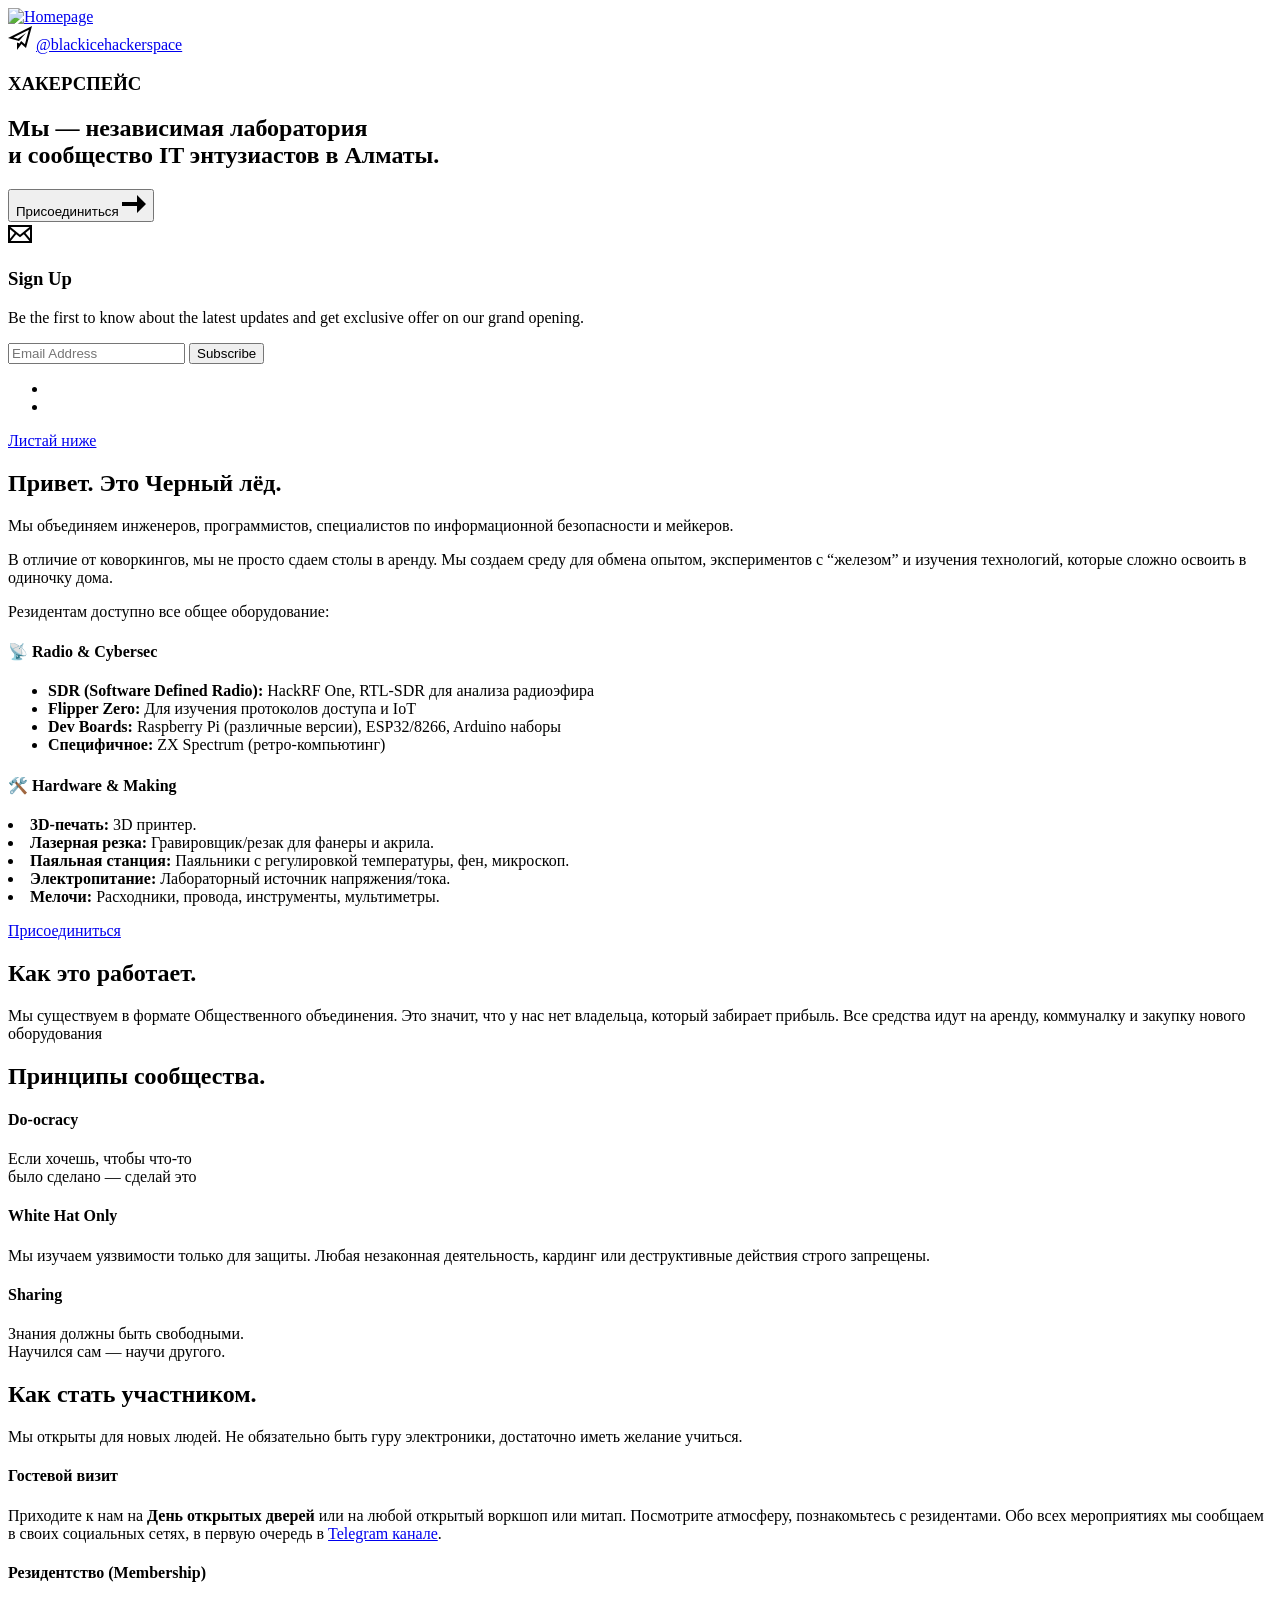
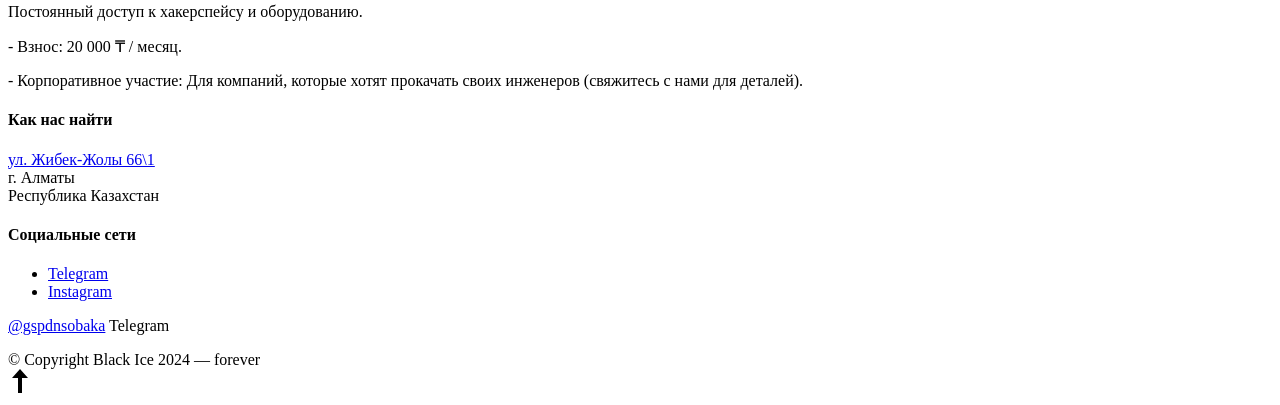
==== index.html @ 99d6573f "Небольшие исправления - открытие карты на компьютере - устранена ошибка в функции попапа (наверное п" ====
<!DOCTYPE html>
<html class="no-js" lang="en">
<head>
    <meta charset="utf-8">
    <title>Черный лед - Хакерспейс в Алматы</title>
    <meta name="description" content="">
    <meta name="author" content="">

    <meta name="viewport" content="width=device-width, initial-scale=1">

    <link rel="stylesheet" href="css/base.css">
    <link rel="stylesheet" href="css/vendor.css">
    <link rel="stylesheet" href="css/main.css">

    <script src="js/modernizr.js"></script>
    <script defer src="js/fontawesome/all.min.js"></script>

    <link rel="apple-touch-icon" sizes="180x180" href="apple-touch-icon.png">
    <link rel="icon" type="image/png" sizes="32x32" href="favicon-32x32.png">
    <link rel="icon" type="image/png" sizes="16x16" href="favicon-16x16.png">
    <link rel="manifest" href="site.webmanifest">

</head>

<body id="top">

    <div id="preloader">
        <div id="loader" class="dots-fade">
            <div></div>
            <div></div>
            <div></div>
        </div>
    </div>

    <header class="s-header">

        <div class="header-logo">
            <a class="site-logo" href="/">
                <img src="images/logo.svg" alt="Homepage">
            </a>
        </div>

        <div class="header-email">
            <svg xmlns="http://www.w3.org/2000/svg" width="24" height="24" viewBox="0 0 24 24"><path d="M0 12l11 3.1 7-8.1-8.156 5.672-4.312-1.202 15.362-7.68-3.974 14.57-3.75-3.339-2.17 2.925v-.769l-2-.56v7.383l4.473-6.031 4.527 4.031 6-22z"/></svg>
            <a href="https://t.me/blackicehackerspace" target="_blank">@blackicehackerspace</a>
        </div>

    </header>

    <section id="intro" class="s-intro s-intro--particles">

        <div id="particles-js" class="intro-particles"></div>

        <div class="grid-overlay">
            <div></div>
        </div> 

        <div class="row intro-content">

            <div class="column">

                <div class="intro-content__text">

                    <h3>
                    ХАКЕРСПЕЙС
                    </h3>
                    
                    <h1>
                    Мы — независимая лаборатория <br>
                    и сообщество IT энтузиастов в Алматы.  <br>
                    </h1>

                </div> <!-- end intro-content__text -->

                <div class="intro-content__bottom">

                    <div class="intro-content__notify">
                        <button type="button" class="btn--stroke btn--small" onclick="window.open('https://t.me/blackicechat')">
                            Присоединиться
                            <svg xmlns="http://www.w3.org/2000/svg" width="24" height="24" viewBox="0 0 24 24"><path d="M24 12l-9-9v7h-15v4h15v7z"/></svg>
                        </button>
                    </div> <!-- end intro-content__notify -->
    
                </div> <!-- end intro-content__bottom -->

            </div> <!-- end column -->

        </div> <!--  end intro-content -->

        <div class="modal">
            <div class="modal__inner">

                <span class="modal__close"></span>

                <svg xmlns="http://www.w3.org/2000/svg" width="24" height="24" viewBox="0 0 24 24"><path d="M0 3v18h24v-18h-24zm6.623 7.929l-4.623 5.712v-9.458l4.623 3.746zm-4.141-5.929h19.035l-9.517 7.713-9.518-7.713zm5.694 7.188l3.824 3.099 3.83-3.104 5.612 6.817h-18.779l5.513-6.812zm9.208-1.264l4.616-3.741v9.348l-4.616-5.607z"/></svg>

                <h3>Sign Up</h3>
                <p>
                Be the first to know about the latest updates and
                get exclusive offer on our grand opening.
                </p>

                <form id="mc-form" class="group mc-form" novalidate="true">
                    <input type="email" value="" name="EMAIL" class="email h-full-width h-text-center h-add-half-bottom" id="mc-email" placeholder="Email Address" required="">
                    <input type="submit" name="subscribe" value="Subscribe" class="btn--small h-full-width">
                    <label for="mc-email" class="subscribe-message"></label>
                </form>

            </div> <!-- end modal inner -->
        </div> <!-- end modal -->

        <ul class="intro-social">
            <!-- <li><a href="#0"><i class="fab fa-facebook" aria-hidden="true"></i></a></li> -->
            <li><a href="https://t.me/blackicechat"><i class="fab fa-telegram" aria-hidden="true"></i></a></li>
            <li><a href="https://instagram.com/blackice_hackerspace"><i class="fab fa-instagram" aria-hidden="true"></i></a></li>
            <!-- <li><a href="#0"><i class="fab fa-dribbble" aria-hidden="true"></i></a></li> -->
            <!-- <li><a href="#0"><i class="fab fa-behance" aria-hidden="true"></i></a></li> -->
        </ul> <!-- end intro social -->

        <div class="intro-scroll">
            <a href="#info" class="scroll-link smoothscroll">
                Листай ниже
            </a>
        </div> <!-- end intro scroll -->

    </section> <!-- end s-intro -->

    <!-- info
    ================================================== -->
    <section id="info" class="s-info">

        <div class="vert-line"></div>
        
        <div class="row info-content">
            <div class="column">
                
<!--                 <nav class="tab-nav">
                    <ul class="tab-nav__list"> 
                        <li class="active" data-id="tab-about">
                            <a href="#0">
                                <span>О нас</span>
                            </a>
                        </li>
                        <li data-id="tab-services">
                            <a href="#0">
                                <span>Как это работает</span>
                            </a>
                        </li>
                        <li data-id="tab-contact">
                            <a href="#0">
                                <span>Contact</span>
                            </a>
                        </li>
                    </ul>
                </nav> --> <!-- end tab-nav -->

                <div class="tab-content">

                    <!-- 01. tab about -->
                    <div id="tab-about">

                        <div class="row tab-content__item-header">
                            <div class="column">
                                <h1>Привет. Это Черный лёд.</h1>
                            </div>
                        </div>

                        <div class="row">
                            <div class="column">
                                <p class="lead">
                                Мы объединяем инженеров, программистов, специалистов по информационной безопасности и мейкеров.
                                </p>

                                <p>
                                В отличие от коворкингов, мы не просто сдаем столы в аренду. Мы создаем среду для обмена опытом, экспериментов с “железом” и изучения технологий, которые сложно освоить в одиночку дома.
                                </p>

                                <p>
                                Резидентам доступно все общее оборудование:
                                </p>

                                <div class="row">
                                    <div class="column large-6 tab-full">
                                        <h4>📡 Radio & Cybersec</h4>
                                        <ul>
                                        <li><b>SDR (Software Defined Radio):</b> HackRF One, RTL-SDR для анализа радиоэфира</li>
                                        <li><b>Flipper Zero:</b> Для изучения протоколов доступа и IoT</li>
                                        <li><b>Dev Boards:</b> Raspberry Pi (различные версии), ESP32/8266, Arduino наборы</li>
                                        <li><b>Специфичное:</b> ZX Spectrum (ретро-компьютинг)</li>
                                        </ul>
                                    </div>
                                    <div class="column large-6 tab-full">
                                        <h4>🛠️ Hardware & Making</h4>
                                        <p>
                                        <li><b>3D-печать:</b> 3D принтер.</li>
                                        <li><b>Лазерная резка:</b> Гравировщик/резак для фанеры и акрила.</li>
                                        <li><b>Паяльная станция:</b> Паяльники с регулировкой температуры, фен, микроскоп.</li>
                                        <li><b>Электропитание:</b> Лабораторный источник напряжения/тока.</li>
                                        <li><b>Мелочи:</b> Расходники, провода, инструменты, мультиметры.</li>
                                        </p>
                                        <a href="https://t.me/blackicechat" class="btn btn--stroke h-full-width">Присоединиться</a>
                                    </div>
                                </div>
                            </div>
                        </div>
                        
                    </div> <!-- end 01. tab about -->

                    <!-- 02. tab services -->
                    <div id="tab-services">

                        <div class="row tab-content__item-header">
                            <div class="column">
                                <h1>Как это работает.</h1>
                            </div>
                        </div>

                        <div class="row">
                            <div class="column">
                                <p class="lead">
                                Мы существуем в формате Общественного объединения. Это значит, что у нас нет владельца, который забирает прибыль. Все средства идут на аренду, коммуналку и закупку нового оборудования
                                </p>
                            </div>
                        </div>

                        <div class="row tab-content__item-header">
                            <div class="column">
                                <h1>Принципы сообщества.</h1>
                            </div>
                        </div>
                        <div class="row services-list block-large-1-2 block-medium-1-2 block-tab-full">

                            <div class="column services-list__item">
                                <div class="services-list__item-content">
                                    <h4 class="item-title">Do-ocracy</h4>
                                    <p>
                                    Если хочешь, чтобы что-то <br> было сделано — сделай это
                                    </p>
                                </div>
                            </div>
                
                            <div class="column services-list__item">
                                <div class="services-list__item-content">
                                    <h4 class="item-title">White Hat Only</h4>
                                    <p>
                                    Мы изучаем уязвимости только для защиты. Любая незаконная деятельность, кардинг или деструктивные действия строго запрещены.
                                    </p>
                                </div>
                            </div>
                
                            <div class="column services-list__item">
                                <div class="services-list__item-content">
                                    <h4 class="item-title">Sharing</h4>
                                    <p>
                                    Знания должны быть свободными. <br> Научился сам — научи другого.
                                    </p>
                                </div>
                            </div>                
                        </div> <!-- end services-list -->
                        
                    </div> <!-- end 02. tab services -->

                    <!-- 03. tab contact -->
                    <div id="tab-contact">

                        <div class="row tab-content__item-header">
                            <div class="column">
                                <h1>Как стать участником.</h1>
                            </div>
                        </div>

                        <div class="row">
                            <div class="column">
                                <p class="lead">
                                Мы открыты для новых людей. Не обязательно быть гуру электроники, достаточно иметь желание учиться.
                                </p>

                                <div class="row services-list block-large-1-2 block-medium-1-2 block-tab-full">

                                    <div class="column services-list__item">
                                        <div class="services-list__item-content">
                                            <h4 class="item-title">Гостевой визит</h4>
                                            <p>
                                            Приходите к нам на <b>День открытых дверей</b> или на любой открытый воркшоп или митап. Посмотрите атмосферу, познакомьтесь с резидентами. Обо всех мероприятиях мы сообщаем в своих социальных сетях, в первую очередь в <a href="https://t.me/blackicehackerspace">Telegram канале</a>.
                                            </p>
                                        </div>
                                    </div>
                        
                                    <div class="column services-list__item">
                                        <div class="services-list__item-content">
                                            <h4 class="item-title">Резидентство (Membership)</h4>
                                            <p>
                                            Постоянный доступ к хакерспейсу и оборудованию.
                                            </p>
                                            <p>- Взнос: 20 000 ₸ / месяц.</p>
                                            <p>- Корпоративное участие: Для компаний, которые хотят прокачать своих инженеров (свяжитесь с нами для деталей).</p>
                                        </div>
                                    </div>
                                </div> <!-- end services-list -->

                                <div class="row">
                                    <div class="column large-six tab-full">
                                        <h4>Как нас найти</h4>
                
                                        <p>
                                        <a id="hackerspace_location" href="geo:43.261875929569364,76.94980156192594;u=35">ул. Жибек-Жолы 66\1</a><br>
                                        г. Алматы<br>
                                        Республика Казахстан
                                        </p>
                
                                    </div>
                
                                    <div class="column large-six tab-full">
                                        <h4>Социальные сети</h4>
                
                                        <ul class="link-list">
                                            <li><a href="https://t.me/blackicehackerspace" target="_blank">Telegram</a></li>
                                            <li><a href="https://www.instagram.com/blackice_hackerspace" target="_blank">Instagram</a></li>
                                        </ul>
                
                                    </div>
                                </div>

                                <p class="tab-content__item-bottom">
                                    <a href="https://t.me/gspdnsobaka" class="contact-email" target="_blank">@gspdnsobaka</a>
                                    <span class="contact-number"> 
                                        Telegram
                                        <!-- <a href="tel:197-543-2345">+197 543 2345</a> -->
                                        <!-- <a href="tel:123-456-9000">+123 456 9000</a> -->
                                    </span>
                                </p>

                            </div>
                        </div>
                        
                    </div> <!-- end 03. tab contact -->

                </div> <!-- end tab content -->

                <footer>

                    <div class="ss-copyright">
                        <span>© Copyright Black Ice 2024 — forever</span>
                    </div>

                    <div class="ss-go-top">
                        <a class="smoothscroll" title="Back to Top" href="#top">
                            <svg xmlns="http://www.w3.org/2000/svg" width="24" height="24" viewBox="0 0 24 24"><path d="M12 0l8 9h-6v15h-4v-15h-6z"></path></svg>
                        </a>
                    </div>
                    
                </footer>

            </div> <!-- end column -->
        </div> <!-- end row -->

    </section> <!-- end s-info -->

    <!-- Java Script
    ================================================== -->
    <script src="js/jquery-3.2.1.min.js"></script>
    <script src="js/plugins.js"></script>
    <script src="js/particles.min.js"></script>
    <script src="js/particle-settings.js"></script>
    <script src="js/main.js"></script>


</body>
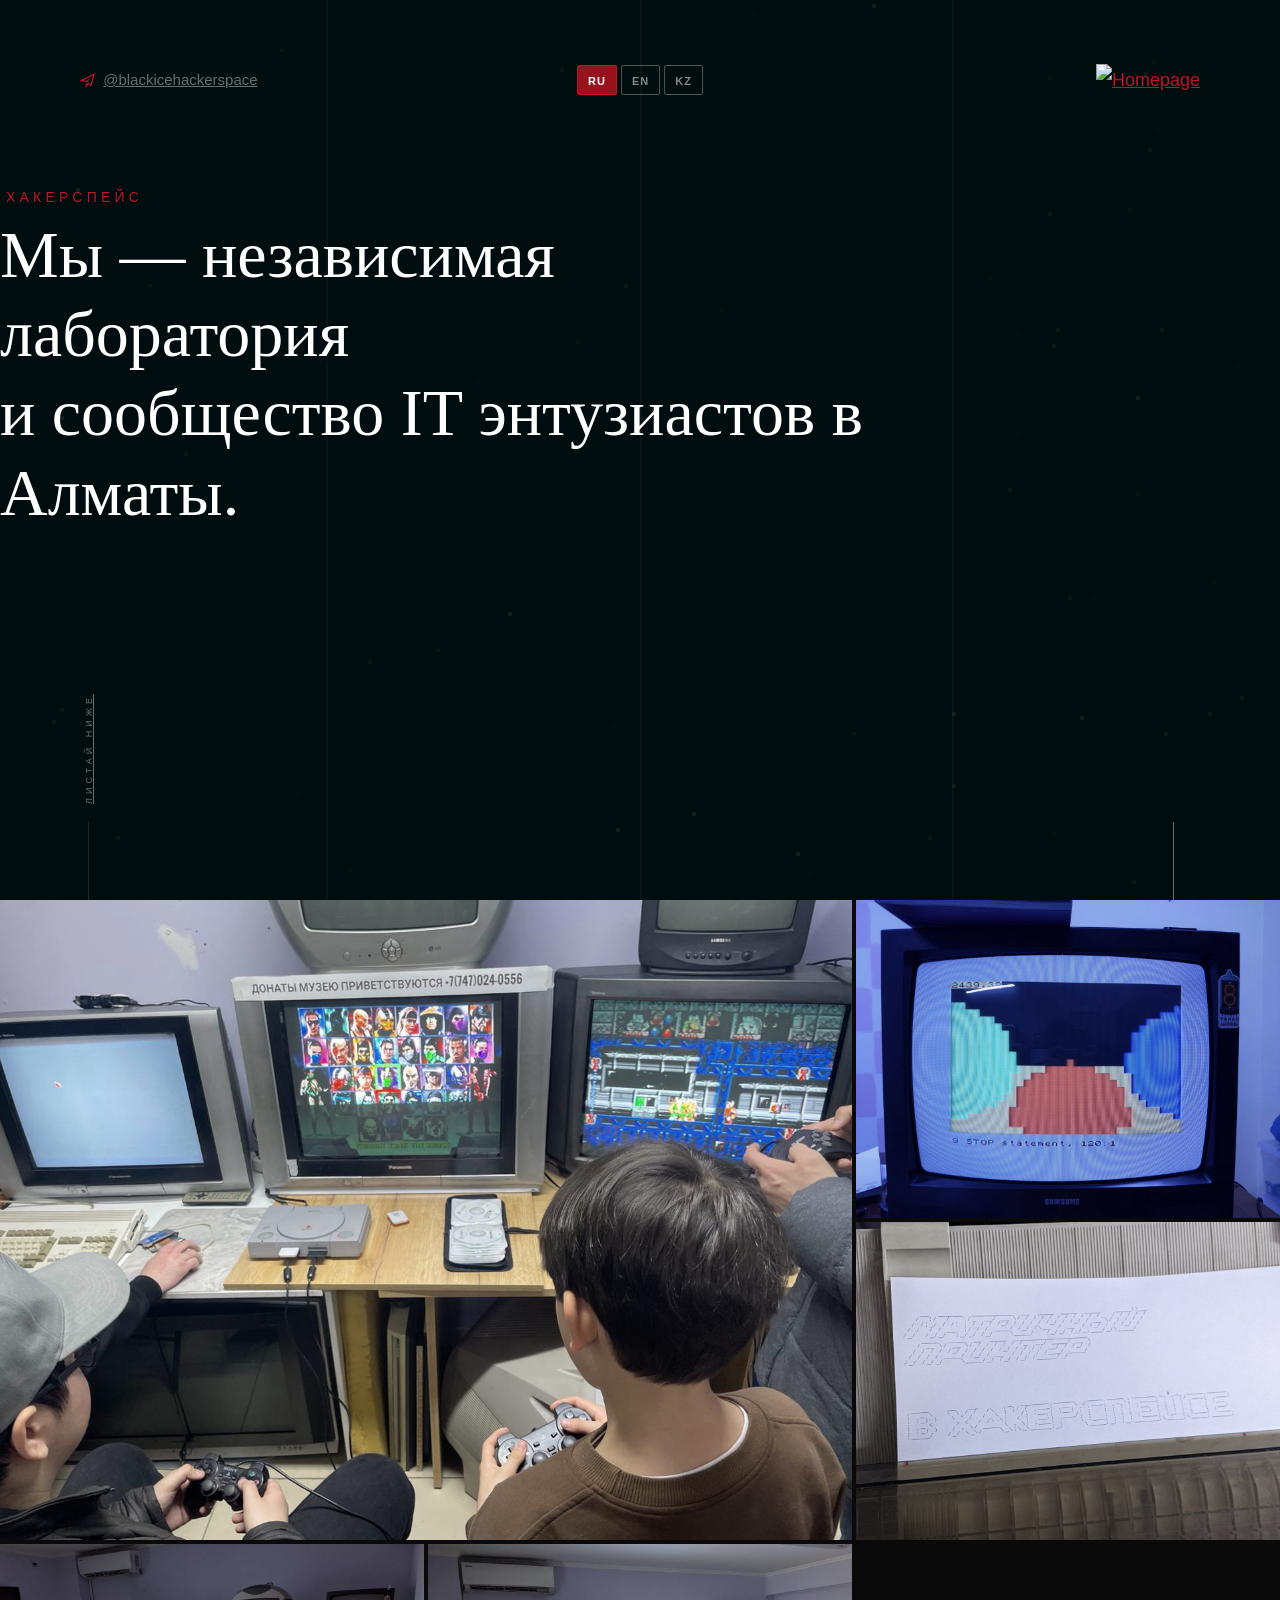
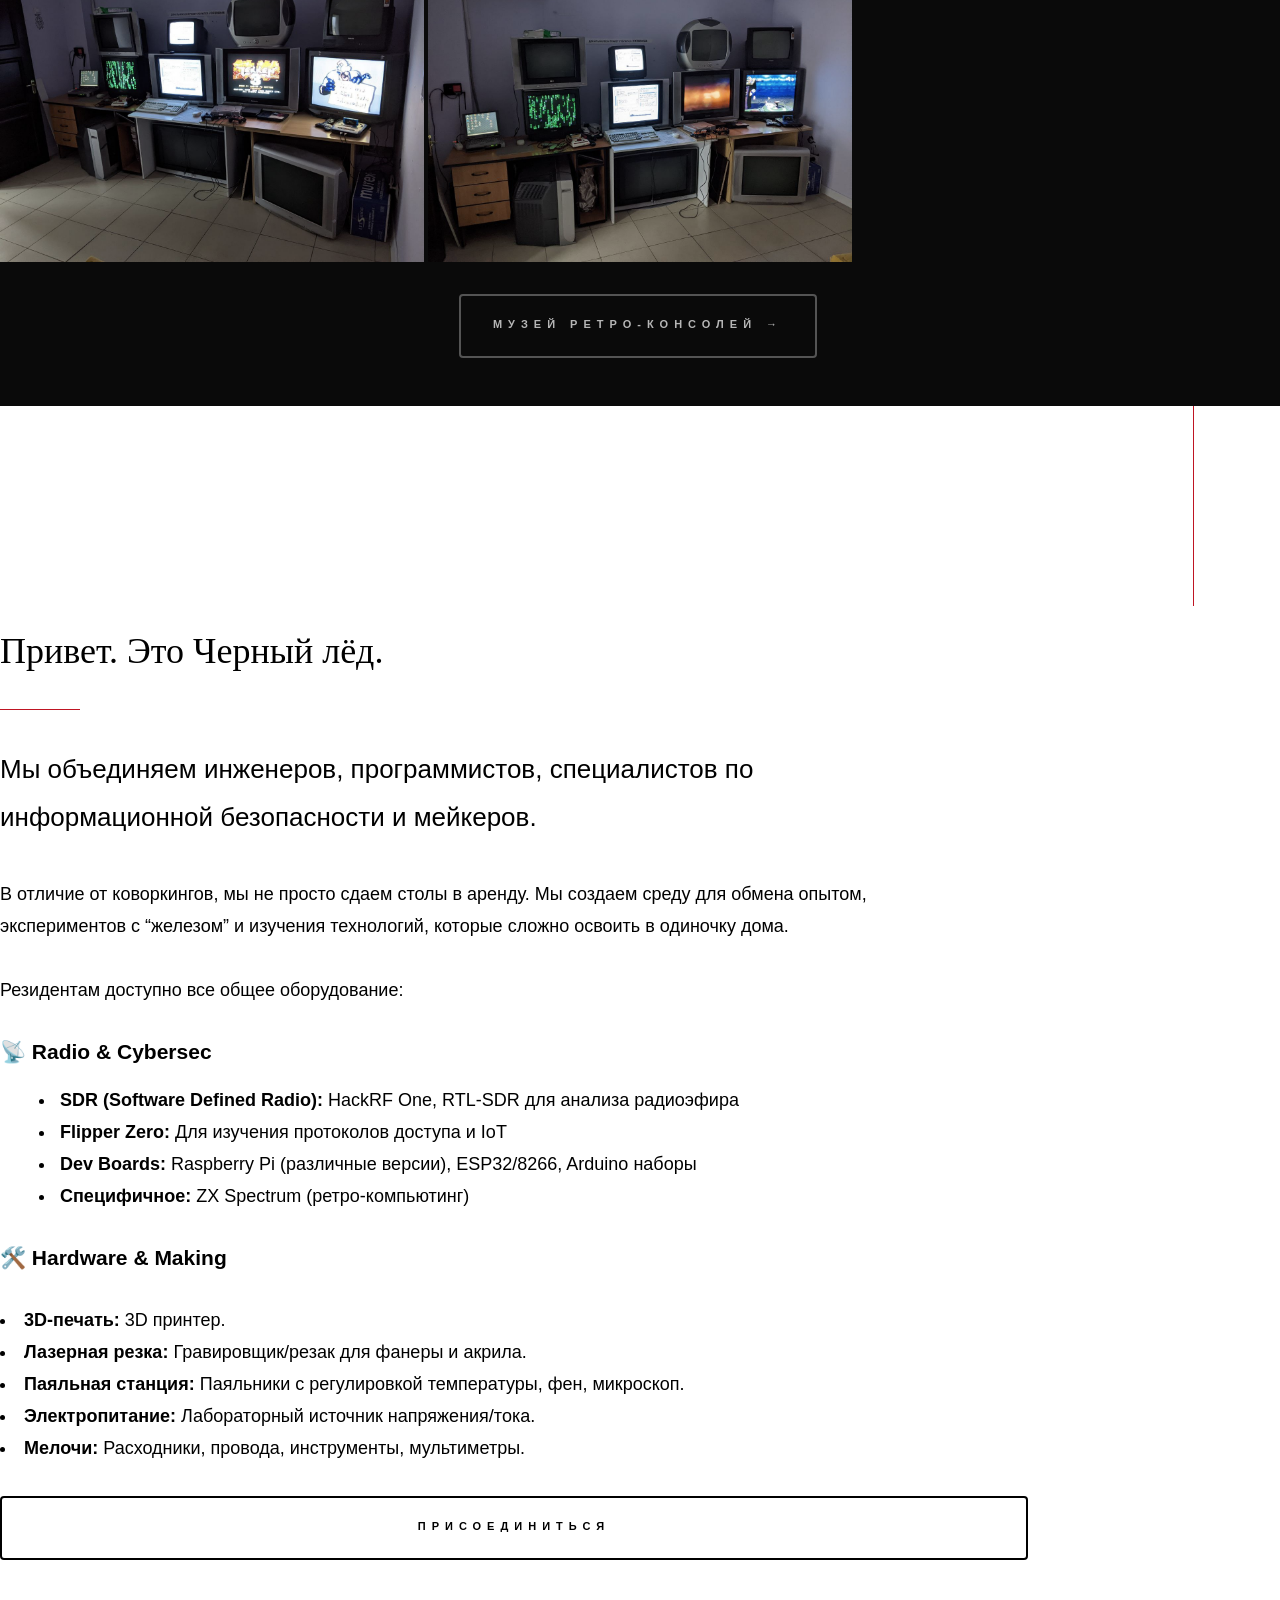
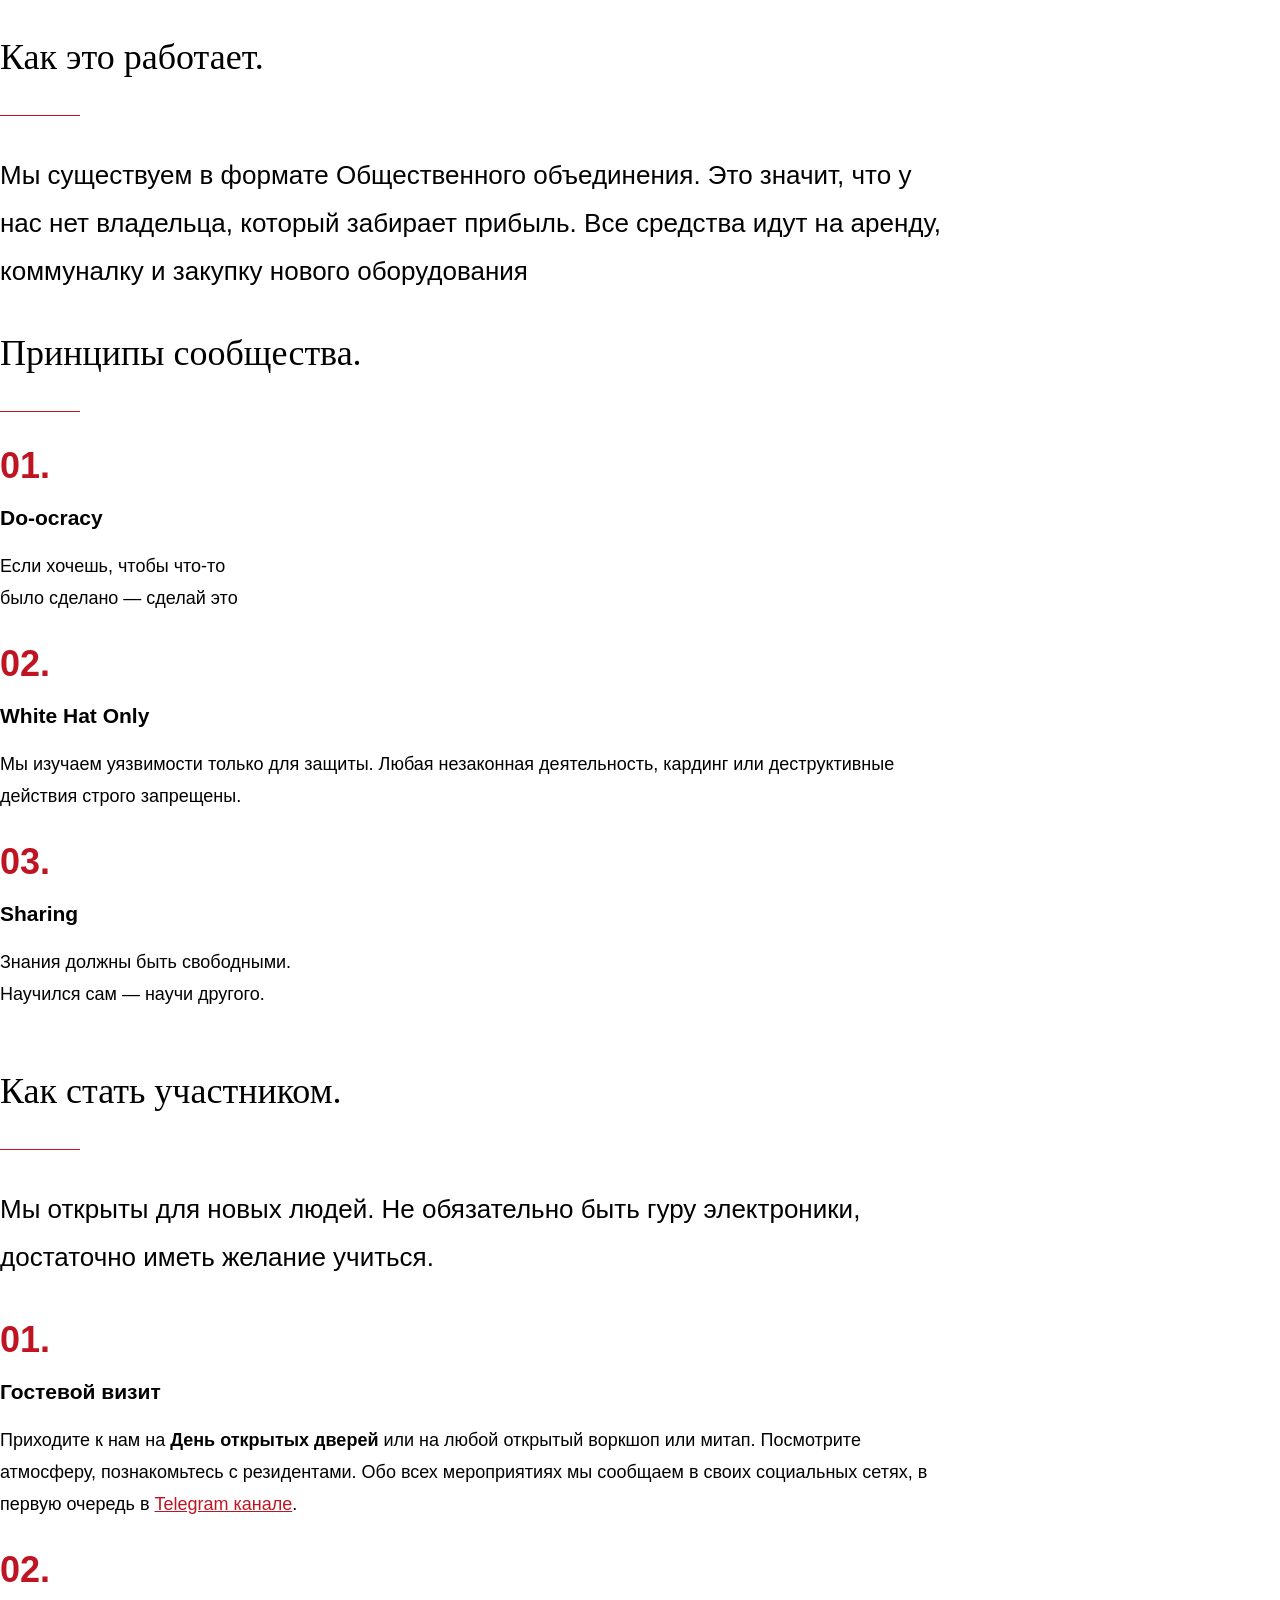
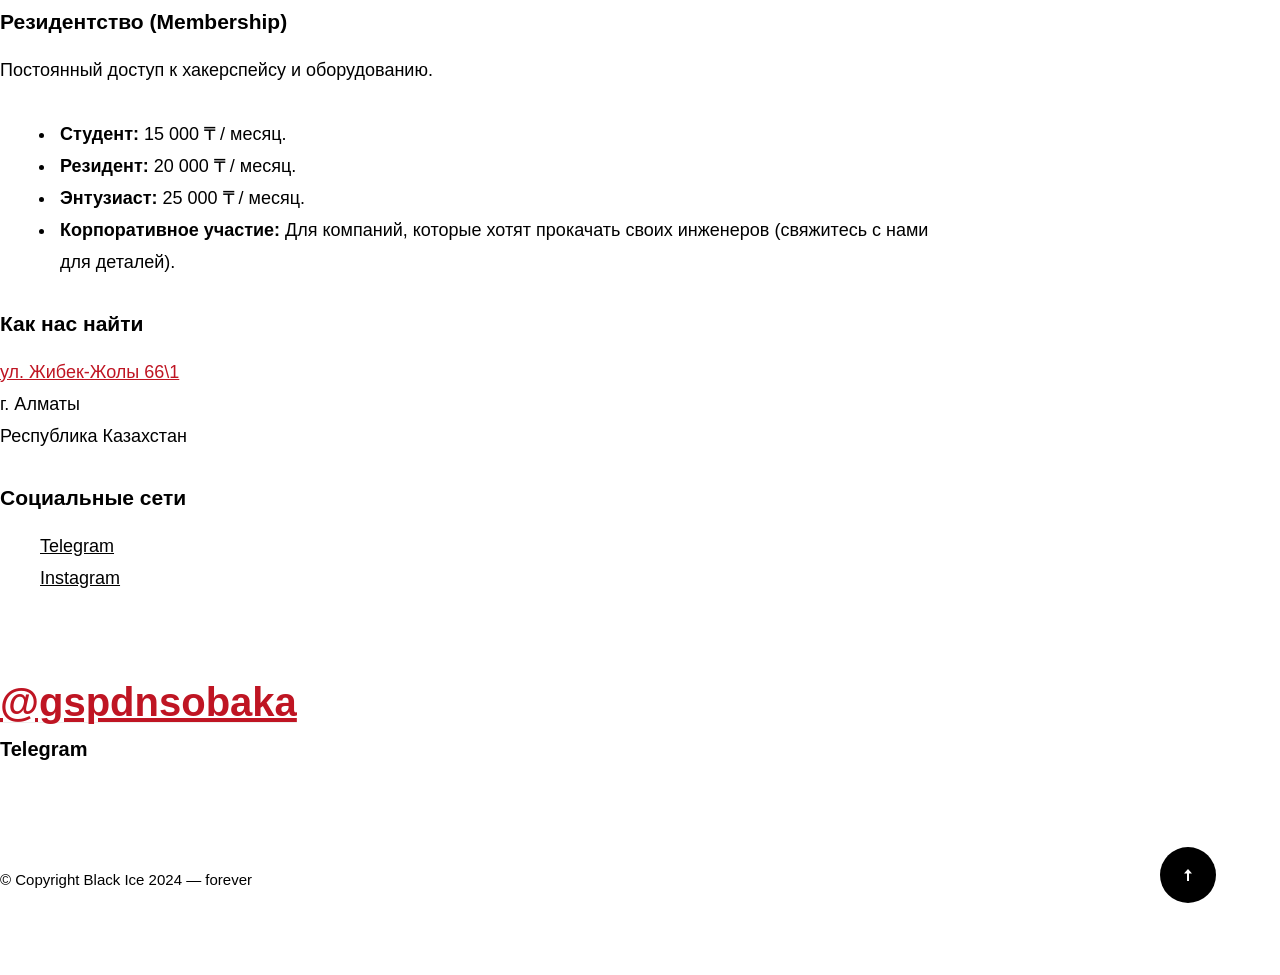
==== commit e7a1f0c9: "feat: add glitch effect, i18n system, gallery, museum page - Replace particles.js hero background wi" ====
--- a/index.html
+++ b/index.html
@@ -8,6 +8,9 @@
 
     <meta name="viewport" content="width=device-width, initial-scale=1">
 
+    <link rel="preconnect" href="https://fonts.googleapis.com">
+    <link rel="preconnect" href="https://fonts.gstatic.com" crossorigin>
+
     <link rel="stylesheet" href="css/base.css">
     <link rel="stylesheet" href="css/vendor.css">
     <link rel="stylesheet" href="css/main.css">
@@ -45,11 +48,17 @@
             <a href="https://t.me/blackicehackerspace" target="_blank">@blackicehackerspace</a>
         </div>
 
+        <div class="header-lang">
+            <button class="lang-btn active" data-lang="ru">RU</button>
+            <button class="lang-btn" data-lang="en">EN</button>
+            <button class="lang-btn" data-lang="kz">KZ</button>
+        </div>
+
     </header>
 
-    <section id="intro" class="s-intro s-intro--particles">
-
-        <div id="particles-js" class="intro-particles"></div>
+    <section id="intro" class="s-intro s-intro--glitch">
+
+        <canvas id="glitch-canvas" class="intro-glitch"></canvas>
 
         <div class="grid-overlay">
             <div></div>
@@ -61,13 +70,13 @@
 
                 <div class="intro-content__text">
 
-                    <h3>
+                    <h3 data-i18n="intro.tag">
                     ХАКЕРСПЕЙС
                     </h3>
                     
-                    <h1>
+                    <h1 data-i18n="intro.heading">
                     Мы — независимая лаборатория <br>
-                    и сообщество IT энтузиастов в Алматы.  <br>
+                    и сообщество IT энтузиастов в Алматы.
                     </h1>
 
                 </div> <!-- end intro-content__text -->
@@ -76,10 +85,10 @@
 
                     <div class="intro-content__notify">
                         <button type="button" class="btn--stroke btn--small" onclick="window.open('https://t.me/blackicechat')">
-                            Присоединиться
+                            <span data-i18n="intro.join">Присоединиться</span>
                             <svg xmlns="http://www.w3.org/2000/svg" width="24" height="24" viewBox="0 0 24 24"><path d="M24 12l-9-9v7h-15v4h15v7z"/></svg>
                         </button>
-                    </div> <!-- end intro-content__notify -->
+                    </div><!-- end intro-content__notify -->
     
                 </div> <!-- end intro-content__bottom -->
 
@@ -119,11 +128,36 @@
 
         <div class="intro-scroll">
             <a href="#info" class="scroll-link smoothscroll">
-                Листай ниже
+                <span data-i18n="intro.scroll">Листай ниже</span>
             </a>
-        </div> <!-- end intro scroll -->
+        </div><!-- end intro scroll -->
 
     </section> <!-- end s-intro -->
+
+    <!-- gallery
+    ================================================== -->
+    <section id="gallery" class="s-gallery">
+        <div class="gallery-grid">
+            <div class="gallery-item gallery-item--large">
+                <img src="images/museum/image.png" alt="Музей ретро-консолей">
+            </div>
+            <div class="gallery-item">
+                <img src="images/museum/image%20copy.png" alt="Ретро консоли">
+            </div>
+            <div class="gallery-item">
+                <img src="images/museum/image%20copy%202.png" alt="Коллекция консолей">
+            </div>
+            <div class="gallery-item">
+                <img src="images/museum/image%20copy%203.png" alt="Nintendo Famicom">
+            </div>
+            <div class="gallery-item">
+                <img src="images/museum/image%20copy%204.png" alt="Sega Genesis">
+            </div>
+        </div>
+        <div class="gallery-caption">
+            <a href="museum.html" class="btn btn--stroke" data-i18n="gallery.museum_link">Музей ретро-консолей →</a>
+        </div>
+    </section> <!-- end s-gallery -->
 
     <!-- info
     ================================================== -->
@@ -161,7 +195,7 @@
 
                         <div class="row tab-content__item-header">
                             <div class="column">
-                                <h1>Привет. Это Черный лёд.</h1>
+                                <h1 data-i18n="about.heading">Привет. Это Черный лёд.</h1>
                             </div>
                         </div>
 
@@ -211,7 +245,7 @@
 
                         <div class="row tab-content__item-header">
                             <div class="column">
-                                <h1>Как это работает.</h1>
+                                <h1 data-i18n="services.heading">Как это работает.</h1>
                             </div>
                         </div>
 
@@ -225,7 +259,7 @@
 
                         <div class="row tab-content__item-header">
                             <div class="column">
-                                <h1>Принципы сообщества.</h1>
+                                <h1 data-i18n="services.principles_heading">Принципы сообщества.</h1>
                             </div>
                         </div>
                         <div class="row services-list block-large-1-2 block-medium-1-2 block-tab-full">
@@ -265,7 +299,7 @@
 
                         <div class="row tab-content__item-header">
                             <div class="column">
-                                <h1>Как стать участником.</h1>
+                                <h1 data-i18n="contact.heading">Как стать участником.</h1>
                             </div>
                         </div>
 
@@ -279,7 +313,7 @@
 
                                     <div class="column services-list__item">
                                         <div class="services-list__item-content">
-                                            <h4 class="item-title">Гостевой визит</h4>
+                                            <h4 class="item-title" data-i18n="contact.guest_title">Гостевой визит</h4>
                                             <p>
                                             Приходите к нам на <b>День открытых дверей</b> или на любой открытый воркшоп или митап. Посмотрите атмосферу, познакомьтесь с резидентами. Обо всех мероприятиях мы сообщаем в своих социальных сетях, в первую очередь в <a href="https://t.me/blackicehackerspace">Telegram канале</a>.
                                             </p>
@@ -288,19 +322,23 @@
                         
                                     <div class="column services-list__item">
                                         <div class="services-list__item-content">
-                                            <h4 class="item-title">Резидентство (Membership)</h4>
+                                            <h4 class="item-title" data-i18n="contact.membership_title">Резидентство (Membership)</h4>
                                             <p>
                                             Постоянный доступ к хакерспейсу и оборудованию.
                                             </p>
-                                            <p>- Взнос: 20 000 ₸ / месяц.</p>
-                                            <p>- Корпоративное участие: Для компаний, которые хотят прокачать своих инженеров (свяжитесь с нами для деталей).</p>
+                                            <ul>
+                                                <li><b>Студент:</b> 15 000 ₸ / месяц.</li>
+                                                <li><b>Резидент:</b> 20 000 ₸ / месяц.</li>
+                                                <li><b>Энтузиаст:</b> 25 000 ₸ / месяц.</li>
+                                                <li><b>Корпоративное участие:</b> Для компаний, которые хотят прокачать своих инженеров (свяжитесь с нами для деталей).</li>
+                                            </ul>
                                         </div>
                                     </div>
                                 </div> <!-- end services-list -->
 
                                 <div class="row">
                                     <div class="column large-six tab-full">
-                                        <h4>Как нас найти</h4>
+                                        <h4 data-i18n="contact.find_us">Как нас найти</h4>
                 
                                         <p>
                                         <a id="hackerspace_location" href="geo:43.261875929569364,76.94980156192594;u=35">ул. Жибек-Жолы 66\1</a><br>
@@ -311,7 +349,7 @@
                                     </div>
                 
                                     <div class="column large-six tab-full">
-                                        <h4>Социальные сети</h4>
+                                        <h4 data-i18n="contact.social">Социальные сети</h4>
                 
                                         <ul class="link-list">
                                             <li><a href="https://t.me/blackicehackerspace" target="_blank">Telegram</a></li>
@@ -340,7 +378,7 @@
                 <footer>
 
                     <div class="ss-copyright">
-                        <span>© Copyright Black Ice 2024 — forever</span>
+                        <span data-i18n="footer.copyright">© Copyright Black Ice 2024 — forever</span>
                     </div>
 
                     <div class="ss-go-top">
@@ -360,9 +398,9 @@
     ================================================== -->
     <script src="js/jquery-3.2.1.min.js"></script>
     <script src="js/plugins.js"></script>
-    <script src="js/particles.min.js"></script>
-    <script src="js/particle-settings.js"></script>
+    <script src="js/glitch.js"></script>
     <script src="js/main.js"></script>
+    <script src="js/i18n.js"></script>
 
 
 </body>
--- a/css/main.css
+++ b/css/main.css
@@ -0,0 +1,3082 @@
+/* =================================================================== 
+ *  Imminent Main Stylesheet
+ *  Template Ver. 1.0.0
+ *  09-19-2019
+ *  ------------------------------------------------------------------
+ *
+ *  TOC:
+ *  # base style overrides
+ *    ## links 
+ *  # typography & general theme styles 
+ *    ## Lists
+ *    ## responsive video container
+ *    ## floated image
+ *    ## tables
+ *    ## Spacing
+ *  # preloader
+ *  # forms
+ *    ## Style Placeholder Text
+ *    ## Change Autocomplete styles in Chrome
+ *  # buttons
+ *  # additional components
+ *    ## additional typo styles
+ *    ## skillbars
+ *    ## alert box
+ *  # site header
+ *    ## header logo
+ *    ## header email 
+ *  # intro
+ *    ## intro slides
+ *    ## intro particles 
+ *    ## grid overlay
+ *    ## intro content
+ *    ## intro content text
+ *    ## intro content bottom
+ *    ## intro content counter
+ *    ## intro content notify
+ *    ## modal
+ *    ## intro social
+ *    ## intro scroll
+ *    ## animate intro content
+ *    ## intro animations
+ *  # info section
+ *    ## tabs
+ *    ## copyright
+ *    ## go top
+ *
+ * =================================================================== */
+
+
+
+/* ===================================================================
+ * # base style overrides 
+ *
+ * ------------------------------------------------------------------- */
+html {
+  font-size: 10px;
+}
+
+@media screen and (max-width:400px) {
+  html {
+    font-size: 9.444444444444444px;
+  }
+
+}
+
+html,
+body {
+  height: 100%;
+}
+
+body {
+  background: #ffffff;
+  font-family: "Gothic A1", sans-serif;
+  font-size: 1.8rem;
+  font-style: normal;
+  font-weight: normal;
+  line-height: 1.778;
+  color: #000000;
+  margin: 0;
+  padding: 0;
+  position: relative;
+}
+
+
+/* ------------------------------------------------------------------- 
+ * ## links 
+ * ------------------------------------------------------------------- */
+a {
+  color: #bf1523;
+  transition: all 0.3s cubic-bezier(0.23, 1, 0.32, 1);
+}
+
+a:hover,
+a:focus,
+a:active {
+  color: #33648a;
+}
+
+a:hover,
+a:active {
+  outline: 0;
+}
+
+
+
+/* ===================================================================
+ * # typography & general theme styles
+ * 
+ * ------------------------------------------------------------------- */
+h1, h2, h3, h4, h5, h6, .h1, .h2, .h3, .h4, .h5, .h6 {
+  font-family: "Gothic A1", sans-serif;
+  font-weight: 700;
+  font-style: normal;
+  color: #000000;
+  font-variant-ligatures: common-ligatures;
+  text-rendering: optimizeLegibility;
+}
+
+h1, .h1, h2, .h2, h3, .h3, h4, .h4 {
+  margin-top: 6rem;
+  margin-bottom: 1.6rem;
+}
+
+@media screen and (max-width:600px) {
+  h1, .h1, h2, .h2, h3, .h3, h4, .h4 {
+    margin-top: 5.6rem;
+  }
+
+}
+
+h5, .h5, h6, .h6 {
+  margin-top: 4.8rem;
+  margin-bottom: 1.2rem;
+}
+
+@media screen and (max-width:600px) {
+  h5, .h5, h6, .h6 {
+    margin-top: 4.4rem;
+    margin-bottom: 0.8rem;
+  }
+
+}
+
+h1, .h1 {
+  font-size: 3.6rem;
+  line-height: 1.222;
+}
+
+@media screen and (max-width:600px) {
+  h1, .h1 {
+    font-size: 3.3rem;
+  }
+
+}
+
+h2, .h2 {
+  font-size: 3.2rem;
+  line-height: 1.25;
+}
+
+h3, .h3 {
+  font-size: 2.4rem;
+  line-height: 1.167;
+}
+
+h4, .h4 {
+  font-size: 2.1rem;
+  line-height: 1.333;
+}
+
+h5, .h5 {
+  font-size: 1.8rem;
+  line-height: 1.333;
+}
+
+h6, .h6 {
+  font-size: 1.6rem;
+  line-height: 1.5;
+  text-transform: uppercase;
+  letter-spacing: .3rem;
+}
+
+p img {
+  margin: 0;
+}
+
+p.lead {
+  font-family: "Gothic A1", sans-serif;
+  font-weight: 400;
+  font-size: 2.6rem;
+  line-height: 1.846;
+  margin-bottom: 3.6rem;
+  color: #000000;
+}
+
+@media screen and (max-width:1200px) {
+  p.lead {
+    font-size: 2.4rem;
+  }
+
+}
+
+@media screen and (max-width:600px) {
+  p.lead {
+    font-size: 2.2rem;
+  }
+
+}
+
+em,
+i,
+strong,
+b {
+  font-size: inherit;
+  line-height: inherit;
+}
+
+em,
+i {
+  font-family: "Gothic A1", sans-serif;
+  font-style: italic;
+}
+
+strong,
+b {
+  font-family: "Gothic A1", sans-serif;
+  font-weight: 700;
+}
+
+small {
+  font-size: 1.2rem;
+  line-height: inherit;
+}
+
+blockquote {
+  margin: 4rem 0;
+  padding: 4rem 4rem;
+  border-left: 4px solid black;
+  position: relative;
+}
+
+@media screen and (max-width:600px) {
+  blockquote {
+    padding: 3.2rem 3.2rem;
+  }
+
+}
+
+@media screen and (max-width:400px) {
+  blockquote {
+    padding: 2.8rem 2.8rem;
+  }
+
+}
+
+blockquote p {
+  font-family: "Gothic A1", sans-serif;
+  font-weight: 400;
+  padding: 0;
+  font-size: 2.8rem;
+  line-height: 1.857;
+  color: #000000;
+}
+
+@media screen and (max-width:1200px) {
+  blockquote p {
+    font-size: 2.6rem;
+  }
+
+}
+
+@media screen and (max-width:600px) {
+  blockquote p {
+    font-size: 2.2rem;
+  }
+
+}
+
+blockquote cite {
+  display: block;
+  font-family: "Gothic A1", sans-serif;
+  font-size: 1.5rem;
+  font-style: normal;
+  line-height: 1.333;
+}
+
+blockquote cite:before {
+  content: "\2014 \0020";
+}
+
+blockquote cite,
+blockquote cite a,
+blockquote cite a:visited {
+  color: #646464;
+  border: none;
+}
+
+abbr {
+  font-family: "Gothic A1", sans-serif;
+  font-weight: 700;
+  font-variant: small-caps;
+  text-transform: lowercase;
+  letter-spacing: .05rem;
+  color: #646464;
+}
+
+var,
+kbd,
+samp,
+code,
+pre {
+  font-family: Consolas, "Andale Mono", Courier, "Courier New", monospace;
+}
+
+pre {
+  padding: 2.4rem 3.2rem 3.2rem;
+  background: #efefef;
+  overflow-x: auto;
+}
+
+code {
+  font-size: 1.4rem;
+  margin: 0 .2rem;
+  padding: .4rem .8rem;
+  white-space: nowrap;
+  background: #efefef;
+  border: 1px solid #d3d3d3;
+  color: #000000;
+  border-radius: 3px;
+}
+
+pre > code {
+  display: block;
+  white-space: pre;
+  line-height: 2;
+  padding: 0;
+  margin: 0;
+}
+
+pre.prettyprint > code {
+  border: none;
+}
+
+del {
+  text-decoration: line-through;
+}
+
+abbr[title],
+dfn[title] {
+  border-bottom: 1px dotted;
+  cursor: help;
+  text-decoration: none;
+}
+
+mark {
+  background: #fff099;
+  color: #000000;
+}
+
+hr {
+  border: solid #e0e0e0;
+  border-width: 1px 0 0;
+  clear: both;
+  margin: 8rem 0 9.6rem;
+  height: 0;
+}
+
+
+/* ------------------------------------------------------------------- 
+ * ## Lists 
+ * ------------------------------------------------------------------- */
+ol {
+  list-style: decimal;
+}
+
+ul {
+  list-style: disc;
+}
+
+li {
+  display: list-item;
+}
+
+ol,
+ul {
+  margin-left: 1.6rem;
+}
+
+ul li {
+  padding-left: .4rem;
+}
+
+ul ul,
+ul ol,
+ol ol,
+ol ul {
+  margin: .8rem 0 .8rem 1.6rem;
+}
+
+ul.disc li {
+  display: list-item;
+  list-style: none;
+  padding: 0 0 0 .8rem;
+  position: relative;
+}
+
+ul.disc li::before {
+  content: "";
+  display: inline-block;
+  width: 8px;
+  height: 8px;
+  border-radius: 50%;
+  background: #bf1523;
+  position: absolute;
+  left: -16px;
+  top: 11px;
+  vertical-align: middle;
+}
+
+dt {
+  margin: 0;
+  color: #bf1523;
+}
+
+dd {
+  margin: 0 0 0 2rem;
+}
+
+
+/* ------------------------------------------------------------------- 
+ * ## responsive video container
+ * ------------------------------------------------------------------- */
+.video-container {
+  position: relative;
+  padding-bottom: 56.25%;
+  height: 0;
+  overflow: hidden;
+}
+
+.video-container iframe,
+.video-container object,
+.video-container embed,
+.video-container video {
+  position: absolute;
+  top: 0;
+  left: 0;
+  width: 100%;
+  height: 100%;
+}
+
+
+/* ------------------------------------------------------------------- 
+ * ## floated image
+ * ------------------------------------------------------------------- */
+img.h-pull-right {
+  margin: 1.2rem 0 1.2rem 2.8rem;
+}
+
+img.h-pull-left {
+  margin: 1.2rem 2.8rem 1.2rem 0;
+}
+
+
+/* ------------------------------------------------------------------- 
+ * ## tables
+ * ------------------------------------------------------------------- */
+table {
+  border-width: 0;
+  width: 100%;
+  max-width: 100%;
+  font-family: "Gothic A1", sans-serif;
+  border-collapse: collapse;
+}
+
+th,
+td {
+  padding: 1.5rem 3.2rem;
+  text-align: left;
+  border-bottom: 1px solid #e0e0e0;
+}
+
+th {
+  color: #000000;
+  font-family: "Gothic A1", sans-serif;
+  font-weight: 700;
+}
+
+th:first-child,
+td:first-child {
+  padding-left: 0;
+}
+
+th:last-child,
+td:last-child {
+  padding-right: 0;
+}
+
+.table-responsive {
+  overflow-x: auto;
+  -webkit-overflow-scrolling: touch;
+}
+
+
+/* ------------------------------------------------------------------- 
+ * ## Spacing
+ * ------------------------------------------------------------------- */
+button,
+.btn {
+  margin-bottom: 1.6rem;
+}
+
+fieldset {
+  margin-bottom: 1.6rem;
+}
+
+input,
+textarea,
+select,
+pre,
+blockquote,
+figure,
+table,
+p,
+ul,
+ol,
+dl,
+form,
+.video-container,
+.ss-custom-select {
+  margin-bottom: 3.2rem;
+}
+
+
+
+/* ===================================================================
+ * # preloader
+ *
+ * ------------------------------------------------------------------- */
+#preloader {
+  position: fixed;
+  top: 0;
+  left: 0;
+  right: 0;
+  bottom: 0;
+  background: #1d1d1d;
+  z-index: 500;
+  height: 100vh;
+  width: 100%;
+  overflow: hidden;
+}
+
+.no-js #preloader,
+.oldie #preloader {
+  display: none;
+}
+
+#loader {
+  position: absolute;
+  left: 50%;
+  top: 50%;
+  width: 6px;
+  height: 6px;
+  padding: 0;
+  display: inline-block;
+  -webkit-transform: translate3d(-50%, -50%, 0);
+  transform: translate3d(-50%, -50%, 0);
+}
+
+#loader > div {
+  content: "";
+  background: #ffffff;
+  width: 6px;
+  height: 6px;
+  position: absolute;
+  top: 0;
+  left: 0;
+  border-radius: 50%;
+}
+
+#loader > div:nth-of-type(1) {
+  left: 15px;
+}
+
+#loader > div:nth-of-type(3) {
+  left: -15px;
+}
+
+/* dots jump */
+.dots-jump > div {
+  -webkit-animation: dots-jump 1.2s infinite ease;
+  animation: dots-jump 1.2s infinite ease;
+  animation-delay: 0.2s;
+}
+
+.dots-jump > div:nth-of-type(1) {
+  animation-delay: 0.4s;
+}
+
+.dots-jump > div:nth-of-type(3) {
+  animation-delay: 0s;
+}
+
+@-webkit-keyframes dots-jump {
+  0% {
+    top: 0;
+  }
+
+  40% {
+    top: -6px;
+  }
+
+  80% {
+    top: 0;
+  }
+
+}
+
+@keyframes dots-jump {
+  0% {
+    top: 0;
+  }
+
+  40% {
+    top: -6px;
+  }
+
+  80% {
+    top: 0;
+  }
+
+}
+
+/* dots fade */
+.dots-fade > div {
+  -webkit-animation: dots-fade 1.6s infinite ease;
+  animation: dots-fade 1.6s infinite ease;
+  animation-delay: 0.4s;
+}
+
+.dots-fade > div:nth-of-type(1) {
+  animation-delay: 0.8s;
+}
+
+.dots-fade > div:nth-of-type(3) {
+  animation-delay: 0s;
+}
+
+@-webkit-keyframes dots-fade {
+  0% {
+    opacity: 1;
+  }
+
+  40% {
+    opacity: 0.2;
+  }
+
+  80% {
+    opacity: 1;
+  }
+
+}
+
+@keyframes dots-fade {
+  0% {
+    opacity: 1;
+  }
+
+  40% {
+    opacity: 0.2;
+  }
+
+  80% {
+    opacity: 1;
+  }
+
+}
+
+/* dots pulse */
+.dots-pulse > div {
+  -webkit-animation: dots-pulse 1.2s infinite ease;
+  animation: dots-pulse 1.2s infinite ease;
+  animation-delay: 0.2s;
+}
+
+.dots-pulse > div:nth-of-type(1) {
+  animation-delay: 0.4s;
+}
+
+.dots-pulse > div:nth-of-type(3) {
+  animation-delay: 0s;
+}
+
+@-webkit-keyframes dots-pulse {
+  0% {
+    -webkit-transform: scale(1);
+    transform: scale(1);
+  }
+
+  40% {
+    -webkit-transform: scale(1.1);
+    transform: scale(1.3);
+  }
+
+  80% {
+    -webkit-transform: scale(1);
+    transform: scale(1);
+  }
+
+}
+
+@keyframes dots-pulse {
+  0% {
+    -webkit-transform: scale(1);
+    transform: scale(1);
+  }
+
+  40% {
+    -webkit-transform: scale(1.1);
+    transform: scale(1.3);
+  }
+
+  80% {
+    -webkit-transform: scale(1);
+    transform: scale(1);
+  }
+
+}
+
+
+
+/* ===================================================================
+ * # forms
+ *
+ * ------------------------------------------------------------------- */
+fieldset {
+  border: none;
+}
+
+input[type="email"],
+input[type="number"],
+input[type="search"],
+input[type="text"],
+input[type="tel"],
+input[type="url"],
+input[type="password"],
+textarea,
+select {
+  display: block;
+  height: 6.4rem;
+  padding: 1.5rem 24px 1.5rem;
+  border: 0;
+  outline: none;
+  color: #000000;
+  font-family: "Gothic A1", sans-serif;
+  font-size: 1.5rem;
+  line-height: 3.2rem;
+  max-width: 100%;
+  background-color: #e0e0e0;
+  border: 1px solid transparent;
+  transition: all .3s ease-in-out;
+  border-radius: 4px;
+}
+
+.ss-custom-select {
+  position: relative;
+  padding: 0;
+}
+
+.ss-custom-select select {
+  -webkit-appearance: none;
+  -moz-appearance: none;
+  appearance: none;
+  text-indent: 0.01px;
+  text-overflow: '';
+  margin: 0;
+  line-height: 3rem;
+  vertical-align: middle;
+}
+
+.ss-custom-select select option {
+  padding-left: 2rem;
+  padding-right: 2rem;
+}
+
+.ss-custom-select select::-ms-expand {
+  display: none;
+}
+
+.ss-custom-select::after {
+  border-bottom: 2px solid #000000;
+  border-right: 2px solid #000000;
+  content: '';
+  display: block;
+  height: 8px;
+  width: 8px;
+  margin-top: -7px;
+  pointer-events: none;
+  position: absolute;
+  right: 2.4rem;
+  top: 50%;
+  transition: all 0.15s ease-in-out;
+  -webkit-transform-origin: 66% 66%;
+  transform-origin: 66% 66%;
+  -webkit-transform: rotate(45deg);
+  transform: rotate(45deg);
+}
+
+textarea {
+  min-height: 25.6rem;
+}
+
+input[type="email"]:focus,
+input[type="number"]:focus,
+input[type="search"]:focus,
+input[type="text"]:focus,
+input[type="tel"]:focus,
+input[type="url"]:focus,
+input[type="password"]:focus,
+textarea:focus,
+select:focus {
+  color: #000000;
+  box-shadow: 0 0 5px #bf1523;
+  border: 1px solid #bf1523;
+}
+
+label,
+legend {
+  font-family: "Gothic A1", sans-serif;
+  font-weight: 700;
+  font-size: 1.4rem;
+  line-height: 2;
+  margin-bottom: .8rem;
+  color: #000000;
+  display: block;
+}
+
+input[type="checkbox"],
+input[type="radio"] {
+  display: inline;
+}
+
+label > .label-text {
+  display: inline-block;
+  margin-left: 1rem;
+  font-family: "Gothic A1", sans-serif;
+  line-height: inherit;
+}
+
+label > input[type="checkbox"],
+label > input[type="radio"] {
+  margin: 0;
+  position: relative;
+  top: .2rem;
+}
+
+
+/* ------------------------------------------------------------------- 
+ * ## Style Placeholder Text
+ * ------------------------------------------------------------------- */
+::-webkit-input-placeholder {
+
+  /* WebKit, Blink, Edge */
+  color: #8c8c8c;
+}
+
+:-moz-placeholder {
+
+  /* Mozilla Firefox 4 to 18 */
+  color: #8c8c8c;
+  opacity: 1;
+}
+
+::-moz-placeholder {
+
+  /* Mozilla Firefox 19+ */
+  color: #8c8c8c;
+  opacity: 1;
+}
+
+:-ms-input-placeholder {
+
+  /* Internet Explorer 10-11 */
+  color: #8c8c8c;
+}
+
+::-ms-input-placeholder {
+
+  /* Microsoft Edge */
+  color: #8c8c8c;
+}
+
+::placeholder {
+
+  /* Most modern browsers support this now. */
+  color: #8c8c8c;
+}
+
+.placeholder {
+  color: #8c8c8c !important;
+}
+
+
+/* ------------------------------------------------------------------- 
+ * ## Change Autocomplete styles in Chrome
+ * ------------------------------------------------------------------- */
+input:-webkit-autofill,
+input:-webkit-autofill:hover,
+input:-webkit-autofill:focus
+input:-webkit-autofill,
+textarea:-webkit-autofill,
+textarea:-webkit-autofill:hover
+textarea:-webkit-autofill:focus,
+select:-webkit-autofill,
+select:-webkit-autofill:hover,
+select:-webkit-autofill:focus {
+  -webkit-text-fill-color: #bf1523;
+  transition: background-color 5000s ease-in-out 0s;
+}
+
+
+
+/* ===================================================================
+ * # buttons
+ *
+ * ------------------------------------------------------------------- */
+.btn,
+button,
+input[type="submit"],
+input[type="reset"],
+input[type="button"] {
+  display: inline-block;
+  font-family: "Gothic A1", sans-serif;
+  font-weight: 700;
+  font-size: 1.1rem;
+  text-transform: uppercase;
+  letter-spacing: .6rem;
+  height: 6rem;
+  line-height: 5.6rem;
+  padding: 0 3.2rem;
+  margin: 0 .4rem 1.6rem 0;
+  color: #ffffff;
+  text-decoration: none;
+  text-align: center;
+  white-space: nowrap;
+  cursor: pointer;
+  transition: all .3s ease-in-out;
+  -webkit-font-smoothing: antialiased;
+  -moz-osx-font-smoothing: grayscale;
+  border-radius: 4px;
+  background-color: #272727;
+  border: 0.2rem solid #272727;
+}
+
+.btn:hover,
+button:hover,
+input[type="submit"]:hover,
+input[type="reset"]:hover,
+input[type="button"]:hover,
+.btn:focus,
+button:focus,
+input[type="submit"]:focus,
+input[type="reset"]:focus,
+input[type="button"]:focus {
+  background-color: #000000;
+  border-color: #000000;
+  color: #ffffff;
+  outline: 0;
+}
+
+/* button primary
+ * ------------------------------------------------- */
+.btn.btn--primary,
+button.btn--primary,
+input[type="submit"].btn--primary,
+input[type="reset"].btn--primary,
+input[type="button"].btn--primary {
+  background: #bf1523;
+  border-color: #bf1523;
+  color: #ffffff;
+}
+
+.btn.btn--primary:hover,
+button.btn--primary:hover,
+input[type="submit"].btn--primary:hover,
+input[type="reset"].btn--primary:hover,
+input[type="button"].btn--primary:hover,
+.btn.btn--primary:focus,
+button.btn--primary:focus,
+input[type="submit"].btn--primary:focus,
+input[type="reset"].btn--primary:focus,
+input[type="button"].btn--primary:focus {
+  background: #000000;
+  border-color: #000000;
+}
+
+/* button modifiers
+ * ------------------------------------------------- */
+.btn.h-full-width,
+button.h-full-width {
+  width: 100%;
+  margin-right: 0;
+}
+
+.btn--small,
+button.btn--small {
+  height: 5.6rem !important;
+  line-height: 5.2rem !important;
+}
+
+.btn--medium,
+button.btn--medium {
+  height: 6.4rem !important;
+  line-height: 6rem !important;
+}
+
+.btn--large,
+button.btn--large {
+  height: 6.8rem !important;
+  line-height: 6.4rem !important;
+}
+
+.btn--stroke,
+button.btn--stroke {
+  background: transparent !important;
+  border: 0.2rem solid #000000;
+  color: #000000;
+}
+
+.btn--stroke:hover,
+button.btn--stroke:hover {
+  background: #000000 !important;
+  border: 0.2rem solid #000000;
+  color: #ffffff;
+}
+
+.btn--pill,
+button.btn--pill {
+  padding-left: 3.2rem !important;
+  padding-right: 3.2rem !important;
+  border-radius: 1000px !important;
+}
+
+button::-moz-focus-inner,
+input::-moz-focus-inner {
+  border: 0;
+  padding: 0;
+}
+
+
+
+/* =================================================================== 
+ * # additional components
+ *
+ * ------------------------------------------------------------------- */
+
+
+/* ------------------------------------------------------------------- 
+ * ## additional typo styles
+ * ------------------------------------------------------------------- */
+.drop-cap:first-letter {
+  float: left;
+  font-family: "DM Serif Display", serif;
+  font-weight: 400;
+  font-size: 5.334em;
+  line-height: 1;
+  padding: 0 0.125em 0 0;
+  text-transform: uppercase;
+  background: transparent;
+  color: #000000;
+}
+
+/* line definition style 
+ * ----------------------------------------------- */
+.lining dt,
+.lining dd {
+  display: inline;
+  margin: 0;
+}
+
+.lining dt + dt:before,
+.lining dd + dt:before {
+  content: "\A";
+  white-space: pre;
+}
+
+.lining dd + dd:before {
+  content: ", ";
+}
+
+.lining dd + dd:before {
+  content: ", ";
+}
+
+.lining dd:before {
+  content: ": ";
+  margin-left: -0.2em;
+}
+
+/* dictionary definition style 
+ * ----------------------------------------------- */
+.dictionary-style dt {
+  display: inline;
+  counter-reset: definitions;
+}
+
+.dictionary-style dt + dt:before {
+  content: ", ";
+  margin-left: -0.2em;
+}
+
+.dictionary-style dd {
+  display: block;
+  counter-increment: definitions;
+}
+
+.dictionary-style dd:before {
+  content: counter(definitions, decimal) ". ";
+}
+
+/** 
+ * Pull Quotes
+ * -----------
+ * markup:
+ *
+ * <aside class="pull-quote">
+ *    <blockquote>
+ *      <p></p>
+ *    </blockquote>
+ *  </aside>
+ *
+ * --------------------------------------------------------------------- */
+.pull-quote {
+  position: relative;
+  padding: 2.4rem 0;
+}
+
+.pull-quote blockquote {
+  background-color: #efefef;
+  border: none;
+  margin: 0;
+  padding-top: 9.6rem;
+  position: relative;
+}
+
+.pull-quote blockquote:before {
+  content: "";
+  display: block;
+  height: 3.2rem;
+  width: 3.2rem;
+  background-repeat: no-repeat;
+  background: center center;
+  background-size: contain;
+  background-image: url(../images/icons/icon-quote.svg);
+  position: absolute;
+  top: 4rem;
+  left: 4rem;
+}
+
+/** 
+ * Stats Tab
+ * ---------
+ * markup:
+ *
+ * <ul class="stats-tabs">
+ *    <li><a href="#">[value]<em>[name]</em></a></li>
+ *  </ul>
+ *
+ * Extend this object into your markup.
+ *
+ * --------------------------------------------------------------------- */
+.stats-tabs {
+  padding: 0;
+  margin: 3.2rem 0;
+}
+
+.stats-tabs li {
+  display: inline-block;
+  margin: 0 1.6rem 3.2rem 0;
+  padding: 0 1.5rem 0 0;
+  border-right: 1px solid #e0e0e0;
+}
+
+.stats-tabs li:last-child {
+  margin: 0;
+  padding: 0;
+  border: none;
+}
+
+.stats-tabs li a {
+  display: inline-block;
+  font-size: 2.5rem;
+  font-family: "Gothic A1", sans-serif;
+  font-weight: 700;
+  border: none;
+  color: #000000;
+}
+
+.stats-tabs li a:hover {
+  color: #bf1523;
+}
+
+.stats-tabs li a em {
+  display: block;
+  margin: .8rem 0 0 0;
+  font-family: "Gothic A1", sans-serif;
+  font-size: 1.5rem;
+  font-weight: normal;
+  font-style: normal;
+  color: #646464;
+}
+
+
+/* ------------------------------------------------------------------- 
+ * ## skillbars
+ * ------------------------------------------------------------------- */
+.skill-bars {
+  list-style: none;
+  margin: 6.8rem 0 3.2rem;
+}
+
+.skill-bars li {
+  height: .4rem;
+  background: #c3c3c3;
+  width: 100%;
+  margin-bottom: 6.8rem;
+  padding: 0;
+  position: relative;
+}
+
+.skill-bars li strong {
+  position: absolute;
+  left: 0;
+  top: -4rem;
+  font-family: "Gothic A1", sans-serif;
+  font-weight: 700;
+  color: #000000;
+  text-transform: uppercase;
+  letter-spacing: .2rem;
+  font-size: 1.4rem;
+  line-height: 2.4rem;
+}
+
+.skill-bars li .progress {
+  background: #000000;
+  position: relative;
+  height: 100%;
+}
+
+.skill-bars li .progress span {
+  position: absolute;
+  right: 0;
+  top: -3.6rem;
+  display: block;
+  font-family: "Gothic A1", sans-serif;
+  color: #ffffff;
+  font-size: 1.1rem;
+  line-height: 1;
+  background: #000000;
+  padding: .8rem .8rem;
+  border-radius: 3px;
+}
+
+.skill-bars li .progress span::after {
+  position: absolute;
+  left: 50%;
+  bottom: -10px;
+  margin-left: -5px;
+  width: 0;
+  height: 0;
+  border: 5px solid transparent;
+  border-top-color: #000000;
+  content: "";
+}
+
+.skill-bars li .percent5 {
+  width: 5%;
+}
+
+.skill-bars li .percent10 {
+  width: 10%;
+}
+
+.skill-bars li .percent15 {
+  width: 15%;
+}
+
+.skill-bars li .percent20 {
+  width: 20%;
+}
+
+.skill-bars li .percent25 {
+  width: 25%;
+}
+
+.skill-bars li .percent30 {
+  width: 30%;
+}
+
+.skill-bars li .percent35 {
+  width: 35%;
+}
+
+.skill-bars li .percent40 {
+  width: 40%;
+}
+
+.skill-bars li .percent45 {
+  width: 45%;
+}
+
+.skill-bars li .percent50 {
+  width: 50%;
+}
+
+.skill-bars li .percent55 {
+  width: 55%;
+}
+
+.skill-bars li .percent60 {
+  width: 60%;
+}
+
+.skill-bars li .percent65 {
+  width: 65%;
+}
+
+.skill-bars li .percent70 {
+  width: 70%;
+}
+
+.skill-bars li .percent75 {
+  width: 75%;
+}
+
+.skill-bars li .percent80 {
+  width: 80%;
+}
+
+.skill-bars li .percent85 {
+  width: 85%;
+}
+
+.skill-bars li .percent90 {
+  width: 90%;
+}
+
+.skill-bars li .percent95 {
+  width: 95%;
+}
+
+.skill-bars li .percent100 {
+  width: 100%;
+}
+
+
+/* ------------------------------------------------------------------- 
+ * ## alert box
+ * ------------------------------------------------------------------- */
+.alert-box {
+  padding: 2.4rem 4rem 2.4rem 3.2rem;
+  position: relative;
+  margin-bottom: 3.2rem;
+  border-radius: 3px;
+  font-family: "DM Sans", sans-serif;
+  font-weight: 600;
+  font-size: 1.5rem;
+  line-height: 1.6;
+}
+
+.alert-box__close {
+  position: absolute;
+  display: block;
+  right: 1.6rem;
+  top: 1.6rem;
+  cursor: pointer;
+  width: 12px;
+  height: 12px;
+}
+
+.alert-box__close::before,
+.alert-box__close::after {
+  content: '';
+  position: absolute;
+  display: inline-block;
+  width: 2px;
+  height: 12px;
+  top: 0;
+  left: 5px;
+}
+
+.alert-box__close::before {
+  -webkit-transform: rotate(45deg);
+  transform: rotate(45deg);
+}
+
+.alert-box__close::after {
+  -webkit-transform: rotate(-45deg);
+  transform: rotate(-45deg);
+}
+
+.alert-box--error {
+  background-color: #ffd1d2;
+  color: #dd4043;
+}
+
+.alert-box--error .alert-box__close::before,
+.alert-box--error .alert-box__close::after {
+  background-color: #dd4043;
+}
+
+.alert-box--success {
+  background-color: #c8e675;
+  color: #637533;
+}
+
+.alert-box--success .alert-box__close::before,
+.alert-box--success .alert-box__close::after {
+  background-color: #637533;
+}
+
+.alert-box--info {
+  background-color: #d5ebfb;
+  color: #387fb2;
+}
+
+.alert-box--info .alert-box__close::before,
+.alert-box--info .alert-box__close::after {
+  background-color: #387fb2;
+}
+
+.alert-box--notice {
+  background-color: #fff099;
+  color: #827217;
+}
+
+.alert-box--notice .alert-box__close::before,
+.alert-box--notice .alert-box__close::after {
+  background-color: #827217;
+}
+
+
+
+/* ===================================================================
+ * # site header
+ *
+ * ------------------------------------------------------------------- */
+.s-header {
+  z-index: 100;
+  width: 100%;
+  height: 8rem;
+  position: absolute;
+  top: 4rem;
+  left: 0;
+}
+
+
+/* -------------------------------------------------------------------
+ * ## header logo
+ * ------------------------------------------------------------------- */
+.header-logo {
+  z-index: 101;
+  display: inline-block;
+  margin: 0;
+  padding: 0;
+  transition: all .3s;
+  -webkit-transform: translate3d(0, -50%, 0);
+  transform: translate3d(0, -50%, 0);
+  position: absolute;
+  right: 8rem;
+  top: 50%;
+}
+
+.header-logo a {
+  display: block;
+  padding: 0;
+  outline: 0;
+  border: none;
+}
+
+.header-logo img {
+  width: 250px;
+  height: 90px;
+}
+
+
+/* -------------------------------------------------------------------
+ * ## header email
+ * ------------------------------------------------------------------- */
+.header-email {
+  font-size: 1.5rem;
+  line-height: 3.2rem;
+  -webkit-transform: translate3d(0, -50%, 0);
+  transform: translate3d(0, -50%, 0);
+  position: absolute;
+  top: 50%;
+  left: 8rem;
+}
+
+.header-email svg {
+  fill: #bf1523;
+  height: 1.5rem;
+  width: 1.5rem;
+  margin-right: .4rem;
+  -webkit-transform: translate3d(0, 3px, 0);
+  transform: translate3d(0, 3px, 0);
+}
+
+.header-email a {
+  color: rgba(255, 255, 255, 0.4);
+  display: inline-block;
+  position: relative;
+}
+
+.header-email a::after {
+  content: '';
+  display: block;
+  width: 0;
+  height: 1px;
+  background-color: #bf1523;
+  transition: width 0.3s cubic-bezier(0.23, 1, 0.32, 1);
+  position: absolute;
+  left: 0;
+  bottom: 0;
+}
+
+.header-email a:hover {
+  color: #ffffff;
+}
+
+.header-email a:hover::after {
+  width: 100%;
+}
+
+
+/* ------------------------------------------------------------------- 
+ * responsive:
+ * header
+ * ------------------------------------------------------------------- */
+@media screen and (max-width:1100px) {
+  .header-logo {
+    right: 4rem;
+  }
+
+  .header-email {
+    left: 4rem;
+  }
+
+}
+
+@media screen and (max-width:800px) {
+  .s-header {
+    top: 1.6rem;
+  }
+
+  .header-logo img {
+    width: 125px;
+    height: 60px;
+  }
+
+}
+
+@media screen and (max-width:600px) {
+  .header-logo img {
+    width: 120px;
+    height: 60px;
+  }
+
+}
+
+@media screen and (max-width:500px) {
+  .header-logo {
+    right: 3.2rem;
+  }
+
+  .header-email {
+    left: 3.2rem;
+  }
+
+}
+
+@media screen and (max-width:400px) {
+  .header-logo {
+    right: auto;
+    left: 4.2rem;
+  }
+
+  .header-email {
+    display: none;
+  }
+
+}
+
+
+
+/* ===================================================================
+ * # intro
+ *
+ * ------------------------------------------------------------------- */
+.s-intro {
+  width: 100%;
+  height: 100vh;
+  min-height: 82rem;
+  background-color: #000000;
+  overflow: hidden;
+  position: relative;
+}
+
+.s-intro--static {
+  background-repeat: no-repeat;
+  background-position: center center;
+  background-size: cover;
+  background-image: url(../images/bg-static.jpg);
+}
+
+.s-intro--static::before {
+  display: block;
+  content: "";
+  position: absolute;
+  top: 0;
+  left: 0;
+  width: 100%;
+  height: 100%;
+  background-color: #000000;
+  opacity: .4;
+}
+
+.s-intro--static::after {
+  display: block;
+  content: "";
+  position: absolute;
+  top: 0;
+  left: 0;
+  width: 100%;
+  height: 100%;
+  background: linear-gradient(270deg, rgba(0, 0, 0, 0) 0%, black 100%);
+  opacity: .6;
+}
+
+.s-intro--particles {
+  background-color: #010e0f;
+}
+
+.s-intro--particles::after {
+  display: block;
+  content: "";
+  position: absolute;
+  top: 0;
+  left: 0;
+  width: 100%;
+  height: 100%;
+  background-color: transparent;
+}
+
+
+/* -------------------------------------------------------------------
+ * ## intro slides
+ * ------------------------------------------------------------------- */
+.intro-slider {
+  position: absolute;
+  top: 0;
+  left: 0;
+  width: 100%;
+  height: 100%;
+}
+
+.intro-slider-img {
+  background-repeat: no-repeat;
+  background-position: 50% 50%;
+  background-size: cover;
+  height: 100vh;
+  min-height: 82rem;
+}
+
+.intro-slider-img::before {
+  display: block;
+  content: "";
+  position: absolute;
+  top: 0;
+  left: 0;
+  width: 100%;
+  height: 100%;
+  background-color: #000000;
+  opacity: .5;
+}
+
+.intro-slider-img::after {
+  display: block;
+  content: "";
+  position: absolute;
+  top: 0;
+  left: 0;
+  width: 100%;
+  height: 100%;
+  background: linear-gradient(270deg, rgba(0, 0, 0, 0) 0%, black 100%);
+  opacity: .8;
+}
+
+.intro-slider-img.bg-opacity-40::before {
+  opacity: .4;
+}
+
+.intro-slider-img.bg-opacity-50::before {
+  opacity: .5;
+}
+
+.intro-slider-img.bg-opacity-60::before {
+  opacity: .6;
+}
+
+.intro-slider-img.bg-opacity-70::before {
+  opacity: .7;
+}
+
+.intro-slider-img.bg-opacity-80::before {
+  opacity: .8;
+}
+
+.intro-slider-img.bg-opacity-90::before {
+  opacity: .9;
+}
+
+
+/* -------------------------------------------------------------------
+ * ## intro particles 
+ * ------------------------------------------------------------------- */
+.intro-particles {
+  position: absolute;
+  top: 0;
+  left: 0;
+  width: 100%;
+  height: 100%;
+  background-color: transparent;
+  padding: 0;
+  margin: 0;
+  opacity: .35;
+}
+
+.intro-particles canvas {
+  position: absolute;
+  top: 0;
+  left: 0;
+  width: 100%;
+  height: 100%;
+}
+
+
+/* -------------------------------------------------------------------
+ * ## grid overlay
+ * ------------------------------------------------------------------- */
+.grid-overlay {
+  z-index: 1;
+  display: block;
+  width: 89%;
+  height: 100%;
+  max-width: 1200px;
+  opacity: .65;
+  border-right: 1px solid rgba(255, 255, 255, 0.1);
+  border-left: 1px solid rgba(255, 255, 255, 0.1);
+  -webkit-transform: translate3d(-50%, 0, 0);
+  transform: translate3d(-50%, 0, 0);
+  position: absolute;
+  top: 0;
+  right: 0;
+  bottom: 0;
+  left: 50%;
+}
+
+.grid-overlay > div,
+.grid-overlay::before,
+.grid-overlay::after {
+  background-color: rgba(255, 255, 255, 0.1);
+  height: 100%;
+  width: 1px;
+  position: absolute;
+  top: 0;
+  bottom: 0;
+}
+
+.grid-overlay::before {
+  content: "";
+  left: 25%;
+}
+
+.grid-overlay::after {
+  content: "";
+  right: 25%;
+}
+
+.grid-overlay > div {
+  left: 50%;
+}
+
+
+/* -------------------------------------------------------------------
+ * ## intro content
+ * ------------------------------------------------------------------- */
+.intro-content {
+  z-index: 2;
+  height: 100%;
+  padding-top: 20vh;
+  padding-bottom: 24rem;
+  -webkit-align-items: center;
+  -ms-flex-align: center;
+  align-items: center;
+  position: relative;
+}
+
+
+/* -------------------------------------------------------------------
+ * ## intro content text
+ * ------------------------------------------------------------------- */
+.intro-content__text h3 {
+  display: inline-block;
+  font-family: "Gothic A1", sans-serif;
+  font-weight: 400;
+  font-size: 1.4rem;
+  line-height: 2rem;
+  text-transform: uppercase;
+  letter-spacing: .3em;
+  color: #bf1523;
+  padding-left: .6rem;
+  margin-top: 0;
+  margin-bottom: .8rem;
+  position: relative;
+}
+
+.intro-content__text h3::before {
+  content: "";
+  display: block;
+  width: 7.2rem;
+  height: 1px;
+  background-color: rgba(255, 255, 255, 0.15);
+  position: absolute;
+  top: 1rem;
+  right: calc(100% + 2.8rem);
+}
+
+.intro-content__text h1 {
+  font-family: "DM Serif Display", serif;
+  font-weight: 400;
+  font-size: 8rem;
+  line-height: 1.2;
+  color: #ffffff;
+  letter-spacing: normal;
+  margin-top: 0;
+  margin-bottom: .8rem;
+}
+
+
+/* -------------------------------------------------------------------
+ * ## intro content bottom
+ * ------------------------------------------------------------------- */
+.intro-content__bottom {
+  display: -ms-flexbox;
+  display: -webkit-flex;
+  display: flex;
+  -webkit-flex-flow: row wrap;
+  -ms-flex-flow: row wrap;
+  flex-flow: row wrap;
+  -webkit-align-items: flex-end;
+  -ms-flex-align: end;
+  align-items: flex-end;
+  position: absolute;
+  left: 20px;
+  bottom: 9.6rem;
+}
+
+
+/* -------------------------------------------------------------------
+ * ## intro content counter
+ * ------------------------------------------------------------------- */
+.intro-content__counter-wrap {
+  margin-right: 8rem;
+}
+
+.intro-content__counter-wrap h4 {
+  margin-top: 0;
+  margin-bottom: .8rem;
+  font-family: "Gothic A1", sans-serif;
+  font-weight: 400;
+  font-size: 1.6rem;
+  line-height: 1.25;
+  color: rgba(255, 255, 255, 0.4);
+}
+
+.counter {
+  display: -ms-flexbox;
+  display: -webkit-flex;
+  display: flex;
+  -webkit-flex-flow: row wrap;
+  -ms-flex-flow: row wrap;
+  flex-flow: row wrap;
+  font-weight: 600;
+  font-size: 3.2rem;
+  line-height: 1;
+  color: #ffffff;
+}
+
+.counter__time {
+  margin-top: 1.2rem;
+  margin-right: 6px;
+}
+
+.counter span {
+  font-weight: 400;
+  font-size: 1.4rem;
+  color: rgba(255, 255, 255, 0.4);
+  position: relative;
+  left: -2px;
+}
+
+
+/* -------------------------------------------------------------------
+ * ## intro content notify
+ * ------------------------------------------------------------------- */
+.intro-content__notify button {
+  z-index: 2;
+  font-size: 1rem;
+  margin: 0;
+  height: 5.6rem !important;
+  line-height: 5.4rem !important;
+  border: 1px solid #ffffff !important;
+  color: #ffffff;
+  cursor: pointer;
+  overflow: hidden;
+  position: relative;
+}
+
+.intro-content__notify button svg {
+  fill: #ffffff;
+  height: 1rem;
+  width: 1rem;
+  margin-left: .4rem;
+}
+
+.intro-content__notify button::before {
+  z-index: -1;
+  content: "";
+  height: 100%;
+  width: 0;
+  background-color: #ffffff;
+  transition: all 0.5s cubic-bezier(0.23, 1, 0.32, 1);
+  position: absolute;
+  top: 0;
+  left: 0;
+}
+
+.intro-content__notify button:hover {
+  color: #000000;
+}
+
+.intro-content__notify button:hover svg {
+  fill: #000000;
+}
+
+.intro-content__notify button:hover::before {
+  width: 100%;
+}
+
+
+/* -------------------------------------------------------------------
+ * ## modal
+ * ------------------------------------------------------------------- */
+.modal {
+  z-index: 400;
+  height: 100%;
+  width: 100%;
+  font-size: 1.5rem;
+  line-height: 1.6;
+  text-align: center;
+  color: rgba(0, 0, 0, 0.7);
+  background-color: rgba(0, 0, 0, 0.8);
+  opacity: 0;
+  visibility: hidden;
+  -webkit-transform: scale(1.1);
+  transform: scale(1.1);
+  transition: visibility 0s linear 0.3s, opacity 0.3s 0s, transform 0.3s;
+  overflow-y: auto;
+  position: fixed;
+  left: 0;
+  top: 0;
+}
+
+.modal h3 {
+  margin-top: 0;
+}
+
+.modal svg {
+  fill: #bf1523;
+  width: 4.8rem;
+  height: 4.8rem;
+}
+
+.modal.show-modal {
+  opacity: 1;
+  visibility: visible;
+  -webkit-transform: scale(1);
+  transform: scale(1);
+  transition: visibility 0s linear 0s, opacity 0.3s 0s, transform 0.3s;
+}
+
+.modal__inner {
+  -webkit-transform: translate3d(-50%, -50%, 0);
+  transform: translate3d(-50%, -50%, 0);
+  padding: 5.6rem 3.2rem 2rem;
+  width: 90vw;
+  max-width: 34rem;
+  border-radius: 0.4rem;
+  background-color: #ffffff;
+  box-shadow: 0 0 20px rgba(0, 0, 0, 0.2);
+  position: absolute;
+  top: 50%;
+  left: 50%;
+}
+
+.modal__close {
+  display: block;
+  right: 2rem;
+  top: 2rem;
+  cursor: pointer;
+  width: 12px;
+  height: 12px;
+  position: absolute;
+}
+
+.modal__close::before,
+.modal__close::after {
+  content: '';
+  position: absolute;
+  display: inline-block;
+  width: 2px;
+  height: 12px;
+  top: 0;
+  left: 5px;
+}
+
+.modal__close::before {
+  -webkit-transform: rotate(45deg);
+  transform: rotate(45deg);
+  background-color: #000000;
+}
+
+.modal__close::after {
+  -webkit-transform: rotate(-45deg);
+  transform: rotate(-45deg);
+  background-color: #000000;
+}
+
+.modal form input[type="email"] {
+  height: 5.6rem;
+  padding: 1.2rem 24px 1.2rem;
+}
+
+.modal form label {
+  color: #000000;
+  font-family: "Gothic A1", sans-serif;
+  font-size: 1.3rem;
+  line-height: 1.846;
+  padding: 0 2rem;
+}
+
+.modal form label i {
+  padding-right: 6px;
+}
+
+.modal form label svg {
+  height: 1.3rem !important;
+  margin-right: 4px;
+}
+
+
+/* -------------------------------------------------------------------
+ * ## intro social
+ * ------------------------------------------------------------------- */
+.intro-social {
+  z-index: 2;
+  list-style: none;
+  font-size: 13px;
+  line-height: 1.6rem;
+  margin: 0;
+  padding-bottom: 9.6rem;
+  width: 1.5rem;
+  text-align: center;
+  position: absolute;
+  right: 8rem;
+  bottom: 0;
+}
+
+.intro-social a {
+  color: rgba(255, 255, 255, 0.6);
+}
+
+.intro-social a:hover,
+.intro-social a:focus,
+.intro-social a:active {
+  color: #ffffff;
+}
+
+.intro-social li {
+  padding-left: 0;
+  margin-bottom: 1.6rem;
+}
+
+.intro-social li:last-child {
+  margin-bottom: 0;
+}
+
+.intro-social::before {
+  content: '';
+  display: block;
+  width: 1px;
+  height: 7.8rem;
+  background-color: rgba(255, 255, 255, 0.4);
+  position: absolute;
+  left: 50%;
+  bottom: 0;
+}
+
+
+/* -------------------------------------------------------------------
+ * ## intro scroll
+ * ------------------------------------------------------------------- */
+.intro-scroll {
+  z-index: 2;
+  line-height: 12px;
+  position: absolute;
+  left: 8rem;
+  bottom: 0;
+  -webkit-transform: rotate(-90deg) translate3d(0, 100%, 0);
+  transform: rotate(-90deg) translate3d(0, 100%, 0);
+  -webkit-transform-origin: left bottom;
+  transform-origin: left bottom;
+}
+
+.intro-scroll .scroll-link {
+  font-size: 9px;
+  text-transform: uppercase;
+  letter-spacing: 4px;
+  text-align: left;
+  color: rgba(255, 255, 255, 0.4);
+  padding-left: 9.6rem;
+  margin: 0;
+  position: relative;
+}
+
+.intro-scroll .scroll-link:hover,
+.intro-scroll .scroll-link:focus {
+  color: #ffffff;
+}
+
+.intro-scroll::before {
+  display: block;
+  content: "";
+  background-color: rgba(255, 255, 255, 0.1);
+  width: 7.8rem;
+  height: 1px;
+  position: absolute;
+  left: 0;
+  top: 50%;
+}
+
+
+/* -------------------------------------------------------------------
+ * ## animate intro content
+ * ------------------------------------------------------------------- */
+html.ss-preload .intro-content__text,
+html.ss-preload .intro-content__bottom {
+  opacity: 0;
+}
+
+html.ss-loaded .intro-content__text {
+  -webkit-animation-name: fadeInLeft;
+  animation-name: fadeInLeft;
+  -webkit-animation-duration: 3s;
+  animation-duration: 3s;
+  -webkit-animation-timing-function: cubic-bezier(0.23, 1, 0.32, 1);
+  animation-timing-function: cubic-bezier(0.23, 1, 0.32, 1);
+  -webkit-animation-fill-mode: both;
+  animation-fill-mode: both;
+}
+
+html.ss-loaded .intro-content__bottom {
+  -webkit-animation-name: fadeIn;
+  animation-name: fadeIn;
+  -webkit-animation-duration: 3s;
+  animation-duration: 3s;
+  -webkit-animation-timing-function: cubic-bezier(0.23, 1, 0.32, 1);
+  animation-timing-function: cubic-bezier(0.23, 1, 0.32, 1);
+  -webkit-animation-delay: 1.5s;
+  animation-delay: 1.5s;
+  -webkit-animation-fill-mode: both;
+  animation-fill-mode: both;
+}
+
+html.no-csstransitions .intro-content__text,
+html.no-csstransitions .intro-content__bottom {
+  opacity: 1;
+}
+
+
+/* ------------------------------------------------------------------- 
+ * ## intro animations 
+ * ------------------------------------------------------------------- */
+
+/* fade in */
+@-webkit-keyframes fadeIn {
+  from {
+    opacity: 0;
+    visibility: hidden;
+    -webkit-transform: translate3d(0, 100%, 0);
+    transform: translate3d(0, 100%, 0);
+  }
+
+  to {
+    opacity: 1;
+    visibility: visible;
+    -webkit-transform: translate3d(0, 0, 0);
+    transform: translate3d(0, 0, 0);
+  }
+
+}
+
+@keyframes fadeIn {
+  from {
+    opacity: 0;
+    visibility: hidden;
+    -webkit-transform: translate3d(0, 100%, 0);
+    transform: translate3d(0, 100%, 0);
+  }
+
+  to {
+    opacity: 1;
+    visibility: visible;
+    -webkit-transform: translate3d(0, 0, 0);
+    transform: translate3d(0, 0, 0);
+  }
+
+}
+
+/* fade in left */
+@-webkit-keyframes fadeInLeft {
+  from {
+    opacity: 0;
+    visibility: hidden;
+    -webkit-transform: translate3d(-100%, 0, 0);
+    transform: translate3d(-100%, 0, 0);
+  }
+
+  to {
+    opacity: 1;
+    visibility: visible;
+    -webkit-transform: translate3d(0, 0, 0);
+    transform: translate3d(0, 0, 0);
+  }
+
+}
+
+@keyframes fadeInLeft {
+  from {
+    opacity: 0;
+    visibility: hidden;
+    -webkit-transform: translate3d(-100%, 0, 0);
+    transform: translate3d(-100%, 0, 0);
+  }
+
+  to {
+    opacity: 1;
+    visibility: visible;
+    -webkit-transform: translate3d(0, 0, 0);
+    transform: translate3d(0, 0, 0);
+  }
+
+}
+
+/* fade out */
+@-webkit-keyframes fadeOut {
+  from {
+    opacity: 1;
+    visibility: visible;
+  }
+
+  to {
+    opacity: 0;
+    visibility: hidden;
+    -webkit-transform: translate3d(0, -100%, 0);
+    transform: translate3d(0, -100%, 0);
+  }
+
+}
+
+@keyframes fadeOut {
+  from {
+    opacity: 1;
+    visibility: visible;
+  }
+
+  to {
+    opacity: 0;
+    visibility: hidden;
+    -webkit-transform: translate3d(0, -100%, 0);
+    transform: translate3d(0, -100%, 0);
+  }
+
+}
+
+
+/* ------------------------------------------------------------------- 
+ * responsive:
+ * intro
+ * ------------------------------------------------------------------- */
+@media screen and (max-width:1800px) {
+  .intro-content__text h1 {
+    font-size: 7.3rem;
+  }
+
+}
+
+@media screen and (max-width:1700px) {
+  .intro-content {
+    max-width: 1200px;
+  }
+
+}
+
+@media screen and (max-width:1600px) {
+  .grid-overlay {
+    border-right: none !important;
+    border-left: none !important;
+  }
+
+  .grid-overlay::before {
+    left: 22.5%;
+  }
+
+  .grid-overlay::after {
+    right: 22.5%;
+  }
+
+  .intro-content {
+    max-width: 1080px;
+  }
+
+  .intro-content__text h1 {
+    font-size: 7rem;
+  }
+
+}
+
+@media screen and (max-width:1400px) {
+  .intro-content {
+    max-width: 900px;
+  }
+
+  .intro-content__text h1 {
+    font-size: 6.6rem;
+  }
+
+}
+
+@media screen and (max-width:1200px) {
+  .intro-content {
+    max-width: 800px;
+  }
+
+  .intro-content__text h1 {
+    font-size: 6.3rem;
+  }
+
+  .intro-content__bottom {
+    left: 16px;
+  }
+
+}
+
+@media screen and (max-width:1100px) {
+  .intro-content__text h3::before {
+    width: 4rem;
+  }
+
+  .intro-social {
+    right: 4rem;
+  }
+
+  .intro-scroll {
+    left: 4rem;
+  }
+
+}
+
+@media screen and (max-width:1024px) {
+  .s-intro {
+    max-height: 800px;
+  }
+
+  .intro-content {
+    max-width: 600px;
+  }
+
+  .intro-content__text h1 {
+    font-size: 6rem;
+  }
+
+}
+
+@media screen and (max-width:800px) {
+  .intro-content {
+    max-width: 70vw;
+    padding-top: 16rem;
+  }
+
+  .intro-content__text h3::before {
+    display: none;
+  }
+
+  .intro-content__text h1 {
+    font-size: 4.8rem;
+  }
+
+  .intro-content__text br {
+    display: none;
+  }
+
+  .intro-content__notify {
+    margin-top: 3.6rem;
+  }
+
+}
+
+@media screen and (max-width:700px) {
+  .intro-content__text h1 {
+    font-size: 4.2rem;
+  }
+
+  .counter {
+    font-size: 2.8rem;
+  }
+
+  .counter span {
+    font-size: 1.2rem;
+  }
+
+}
+
+@media screen and (max-width:600px) {
+  .s-intro {
+    max-height: none;
+  }
+
+  .intro-content {
+    max-width: 80vw;
+    padding-bottom: 12rem;
+  }
+
+  .intro-content__text h3 {
+    font-size: 1.2rem;
+  }
+
+  .intro-content__text h1 {
+    font-size: 3.8rem;
+  }
+
+  .intro-content__bottom {
+    left: 10px;
+    display: block;
+    position: static;
+    margin-top: 9.6rem;
+  }
+
+  .intro-content__counter-wrap {
+    margin-right: 0;
+  }
+
+}
+
+@media screen and (max-width:500px) {
+  .intro-content {
+    max-width: 90vw;
+  }
+
+  .intro-content__bottom {
+    margin-right: 5rem;
+  }
+
+  .intro-social {
+    display: none;
+  }
+
+  .intro-scroll {
+    -webkit-transform: rotate(-90deg) translate3d(0, 100%, 0);
+    transform: translate3d(100%, 0, 0) rotate(-90deg);
+    right: 3.2rem;
+    left: auto;
+  }
+
+}
+
+@media screen and (max-width:400px) {
+  .grid-overlay > div,
+  .grid-overlay::before,
+  .grid-overlay::after {
+    display: none;
+  }
+
+}
+
+@media screen and (max-width:350px) {
+  .intro-content__text h1 {
+    font-size: 3.4rem;
+  }
+
+}
+
+
+
+/* ===================================================================
+ * # info section
+ *
+ * ------------------------------------------------------------------- */
+.s-info {
+  padding-top: 16rem;
+  padding-bottom: 8rem;
+  background-color: #ffffff;
+  position: relative;
+}
+
+.s-info .vert-line {
+  width: 1.5rem;
+  height: 20rem;
+  position: absolute;
+  top: 0;
+  right: 8rem;
+}
+
+.s-info .vert-line::before {
+  content: "";
+  display: block;
+  height: inherit;
+  width: 1px;
+  background-color: #bf1523;
+  position: absolute;
+  left: 50%;
+  top: 0;
+}
+
+.s-info::before {
+  display: block;
+  content: "";
+  width: 55%;
+  height: 65%;
+  background-color: #ffffff;
+  opacity: .5;
+  background-repeat: no-repeat;
+  background-position: right bottom;
+  background-size: contain;
+/*  background-image: url(../images/bg-info.jpg);*/
+  position: absolute;
+  right: 0;
+  bottom: 0;
+}
+
+.s-info h1,
+.s-info h4 {
+  margin-top: 0;
+}
+
+.s-info h1 {
+  font-family: "DM Serif Display", serif;
+  font-weight: 400;
+  padding-bottom: 3.6rem;
+  margin-bottom: 3.6rem;
+  position: relative;
+}
+
+.s-info h1::after {
+  display: block;
+  content: "";
+  width: 8rem;
+  height: 1px;
+  background-color: #bf1523;
+  position: absolute;
+  left: 0;
+  bottom: 0;
+}
+
+.s-info footer {
+  margin-top: 9.6rem;
+}
+
+
+/* -------------------------------------------------------------------
+ * ## tabs
+ * ------------------------------------------------------------------- */
+
+/* tabs navigation
+ * -------------------------------------- */
+.tab-nav {
+  overflow-x: auto;
+  -webkit-overflow-scrolling: touch;
+}
+
+.tab-nav__list {
+  display: -ms-flexbox;
+  display: -webkit-flex;
+  display: flex;
+  list-style: none;
+  margin: 0;
+  font-size: 1.6rem;
+  line-height: 6.8rem;
+  position: relative;
+}
+
+.tab-nav__list li {
+  -webkit-flex-shrink: 0;
+  -ms-flex-shrink: 0;
+  flex-shrink: 0;
+  padding: 0;
+  border-bottom: 1px solid #efefef;
+}
+
+.tab-nav__list a {
+  display: block;
+  color: rgba(0, 0, 0, 0.5);
+  padding: 0 3.2rem;
+  position: relative;
+}
+
+.tab-nav__list a:hover,
+.tab-nav__list a:focus,
+.tab-nav__list a:active {
+  color: #000000;
+}
+
+.tab-nav__list .active a {
+  color: #000000;
+  background-color: #efefef;
+  border-radius: 4px 4px 0 0;
+  position: relative;
+}
+
+/* tab content
+ * -------------------------------------- */
+.tab-content {
+  margin-top: 6.4rem;
+  padding-right: 25vw;
+  position: relative;
+}
+
+/* services listing
+ * --------------------------------------- */
+.services-list {
+  margin-top: 4rem;
+  counter-reset: ctr;
+  position: relative;
+}
+
+.services-list__item {
+  margin-bottom: 2.4rem;
+}
+
+.services-list__item-content::before {
+  display: block;
+  content: counter(ctr, decimal-leading-zero) ".";
+  counter-increment: ctr;
+  margin-bottom: 2rem;
+  font-family: "Gothic A1", sans-serif;
+  font-weight: 700;
+  font-size: 3.6rem;
+  line-height: 1;
+  color: #bf1523;
+}
+
+/* link list
+ * -------------------------------------- */
+.link-list {
+  list-style: none;
+  margin-left: 0;
+}
+
+.link-list li {
+  padding-left: 0;
+}
+
+.link-list a {
+  color: #000000;
+}
+
+.link-list a:hover,
+.link-list a:focus,
+.link-list a:active {
+  color: #bf1523;
+}
+
+/* tab contact bottom
+ * -------------------------------------- */
+.contact-email {
+  display: inline-block;
+  font-family: "Gothic A1", sans-serif;
+  font-size: 4rem;
+  font-weight: 700;
+  line-height: 1;
+  margin: 5.6rem 0 .8rem;
+  color: #bf1523;
+  border-bottom: 1px solid #efefef;
+}
+
+.contact-email:hover,
+.contact-email:focus {
+  color: #bf1523;
+  border-bottom: 1px solid rgba(0, 0, 0, 0.5);
+}
+
+.contact-number {
+  display: block;
+  font-size: 2rem;
+  font-weight: 700;
+  line-height: 1.8;
+}
+
+.contact-number a {
+  color: #000000;
+}
+
+.contact-number a:hover,
+.contact-number a:focus {
+  color: #bf1523;
+}
+
+.contact-number a::after {
+  content: "/";
+  font-weight: 400;
+  margin: 0 .6rem 0 1rem;
+  color: #646464;
+}
+
+.contact-number a:last-child::after {
+  display: none;
+}
+
+
+/* ------------------------------------------------------------------- 
+ * ## copyright
+ * ------------------------------------------------------------------- */
+.ss-copyright {
+  z-index: 2;
+  position: relative;
+}
+
+.ss-copyright span {
+  font-size: 1.5rem;
+  display: inline-block;
+}
+
+.ss-copyright span::after {
+  content: "|";
+  display: inline-block;
+  padding: 0 .8rem 0 1rem;
+  color: rgba(0, 0, 0, 0.3);
+}
+
+.ss-copyright span:last-child::after {
+  display: none;
+}
+
+/* ------------------------------------------------------------------- 
+ * ## go top
+ * ------------------------------------------------------------------- */
+.ss-go-top {
+  z-index: 2;
+  position: absolute;
+  bottom: 7.2rem;
+  right: 6.4rem;
+}
+
+.ss-go-top a {
+  text-decoration: none;
+  border: 0 none;
+  display: block;
+  height: 5.6rem;
+  width: 5.6rem;
+  line-height: 5.6rem;
+  text-align: center;
+  background: black;
+  color: black;
+  border-radius: 50%;
+  transition: all .3s;
+  position: relative;
+}
+
+.ss-go-top a:hover {
+  background-color: #254965;
+  color: #ffffff;
+}
+
+.ss-go-top svg {
+  height: 1.2rem;
+  width: 1.2rem;
+  fill: #ffffff;
+  -webkit-transform: translate3d(-50%, -50%, 0);
+  transform: translate3d(-50%, -50%, 0);
+  position: absolute;
+  top: 50%;
+  left: 50%;
+}
+
+
+/* ------------------------------------------------------------------- 
+ * responsive:
+ * info
+ * ------------------------------------------------------------------- */
+@media screen and (max-width:1200px) {
+  .tab-content {
+    padding-right: 15vw;
+  }
+
+}
+
+@media screen and (max-width:1100px) {
+  .s-info .vert-line {
+    right: 4rem;
+  }
+
+}
+
+@media screen and (max-width:1000px) {
+  .tab-content {
+    padding-right: 40px;
+  }
+
+}
+
+@media screen and (max-width:800px) {
+  .tab-content {
+    padding-right: 0;
+  }
+
+  .services-list__item-content {
+    padding-right: 60px;
+  }
+
+  .contact-email {
+    font-size: 5.8vw;
+  }
+
+  .ss-copyright span {
+    display: block;
+  }
+
+  .ss-copyright span::after {
+    display: none;
+  }
+
+  .ss-go-top {
+    right: 4rem;
+  }
+
+}
+
+@media screen and (max-width:600px) {
+  .s-info {
+    padding-top: 12rem;
+  }
+
+  .tab-nav__list {
+    font-size: 1.5rem;
+    line-height: 5.6rem;
+  }
+
+  .tab-nav__list a {
+    padding: 0 2.2rem;
+  }
+
+  .services-list__item-content {
+    padding-right: 0;
+  }
+
+}
+
+@media screen and (max-width:500px) {
+  .s-info {
+    padding-top: 9.6rem;
+  }
+
+  .s-info .vert-line {
+    display: none;
+  }
+
+  .ss-go-top {
+    bottom: 8rem;
+  }
+
+  .ss-go-top a {
+    height: 4.8rem;
+    width: 4.8rem;
+    line-height: 4.8rem;
+  }
+
+}
+
+@media screen and (max-width:400px) {
+  .s-info footer {
+    text-align: center;
+    position: relative;
+    margin-top: 4.8rem;
+    padding-top: 6.4rem;
+  }
+
+  .services-list__item-content::before {
+    font-size: 3.3rem;
+  }
+
+  .ss-go-top {
+    right: 50%;
+    top: 0;
+    bottom: auto;
+    -webkit-transform: translate3d(50%, 0, 0);
+    transform: translate3d(50%, 0, 0);
+  }
+
+}
+
+/*# sourceMappingURL=main.css.map */
+
+
+
+
+/* ===================================================================
+ * # language switcher
+ * ------------------------------------------------------------------- */
+.header-lang {
+  position: absolute;
+  top: 50%;
+  left: 50%;
+  -webkit-transform: translate(-50%, -50%);
+  transform: translate(-50%, -50%);
+  display: flex;
+  gap: 0.4rem;
+  z-index: 101;
+}
+
+.lang-btn {
+  background: transparent;
+  border: 1px solid rgba(255, 255, 255, 0.3);
+  color: rgba(255, 255, 255, 0.5);
+  font-family: "Gothic A1", sans-serif;
+  font-size: 1.1rem;
+  font-weight: 700;
+  letter-spacing: 0.1rem;
+  text-transform: uppercase;
+  height: 3rem;
+  line-height: 3rem;
+  padding: 0 1rem;
+  margin: 0;
+  cursor: pointer;
+  border-radius: 2px;
+  transition: all 0.2s ease;
+}
+
+.lang-btn:hover,
+.lang-btn.active {
+  background: rgba(191, 21, 35, 0.8);
+  border-color: #bf1523;
+  color: #ffffff;
+}
+
+@media screen and (max-width: 800px) {
+  .header-lang {
+    display: none;
+  }
+}
+
+
+/* ===================================================================
+ * # glitch intro
+ * ------------------------------------------------------------------- */
+.s-intro--glitch {
+  background-color: #010e0f;
+}
+
+.s-intro--glitch::after {
+  display: block;
+  content: "";
+  position: absolute;
+  top: 0;
+  left: 0;
+  width: 100%;
+  height: 100%;
+  background-color: transparent;
+}
+
+.intro-glitch {
+  position: absolute;
+  top: 0;
+  left: 0;
+  width: 100%;
+  height: 100%;
+  display: block;
+}
+
+
+/* ===================================================================
+ * # gallery section
+ * ------------------------------------------------------------------- */
+.s-gallery {
+  background-color: #0a0a0a;
+  padding: 0;
+  overflow: hidden;
+}
+
+.gallery-grid {
+  display: grid;
+  grid-template-columns: repeat(3, 1fr);
+  grid-template-rows: auto auto;
+  gap: 4px;
+}
+
+.gallery-item {
+  overflow: hidden;
+  position: relative;
+}
+
+.gallery-item--large {
+  grid-column: 1 / 3;
+  grid-row: 1 / 3;
+}
+
+.gallery-item img {
+  width: 100%;
+  height: 100%;
+  object-fit: cover;
+  display: block;
+  transition: transform 0.5s cubic-bezier(0.23, 1, 0.32, 1);
+  filter: grayscale(20%);
+}
+
+.gallery-item:hover img {
+  transform: scale(1.04);
+  filter: grayscale(0%);
+}
+
+.gallery-caption {
+  padding: 3.2rem;
+  text-align: center;
+  background-color: #0a0a0a;
+}
+
+.gallery-caption .btn--stroke {
+  border-color: rgba(255,255,255,0.3);
+  color: rgba(255,255,255,0.7);
+}
+
+.gallery-caption .btn--stroke:hover {
+  background: #bf1523;
+  border-color: #bf1523;
+  color: #ffffff;
+}
+
+@media screen and (max-width: 600px) {
+  .gallery-grid {
+    grid-template-columns: 1fr 1fr;
+  }
+
+  .gallery-item--large {
+    grid-column: 1 / 3;
+    grid-row: 1;
+  }
+}
+
+
+/* ===================================================================
+ * # vertical spacing fixes
+ * ------------------------------------------------------------------- */
+.tab-content__item-header {
+  margin-bottom: 0;
+}
+
+.tab-content > div + div .tab-content__item-header {
+  margin-top: 6rem;
+}
+
+.s-info .row + .row {
+  margin-top: 0;
+}
